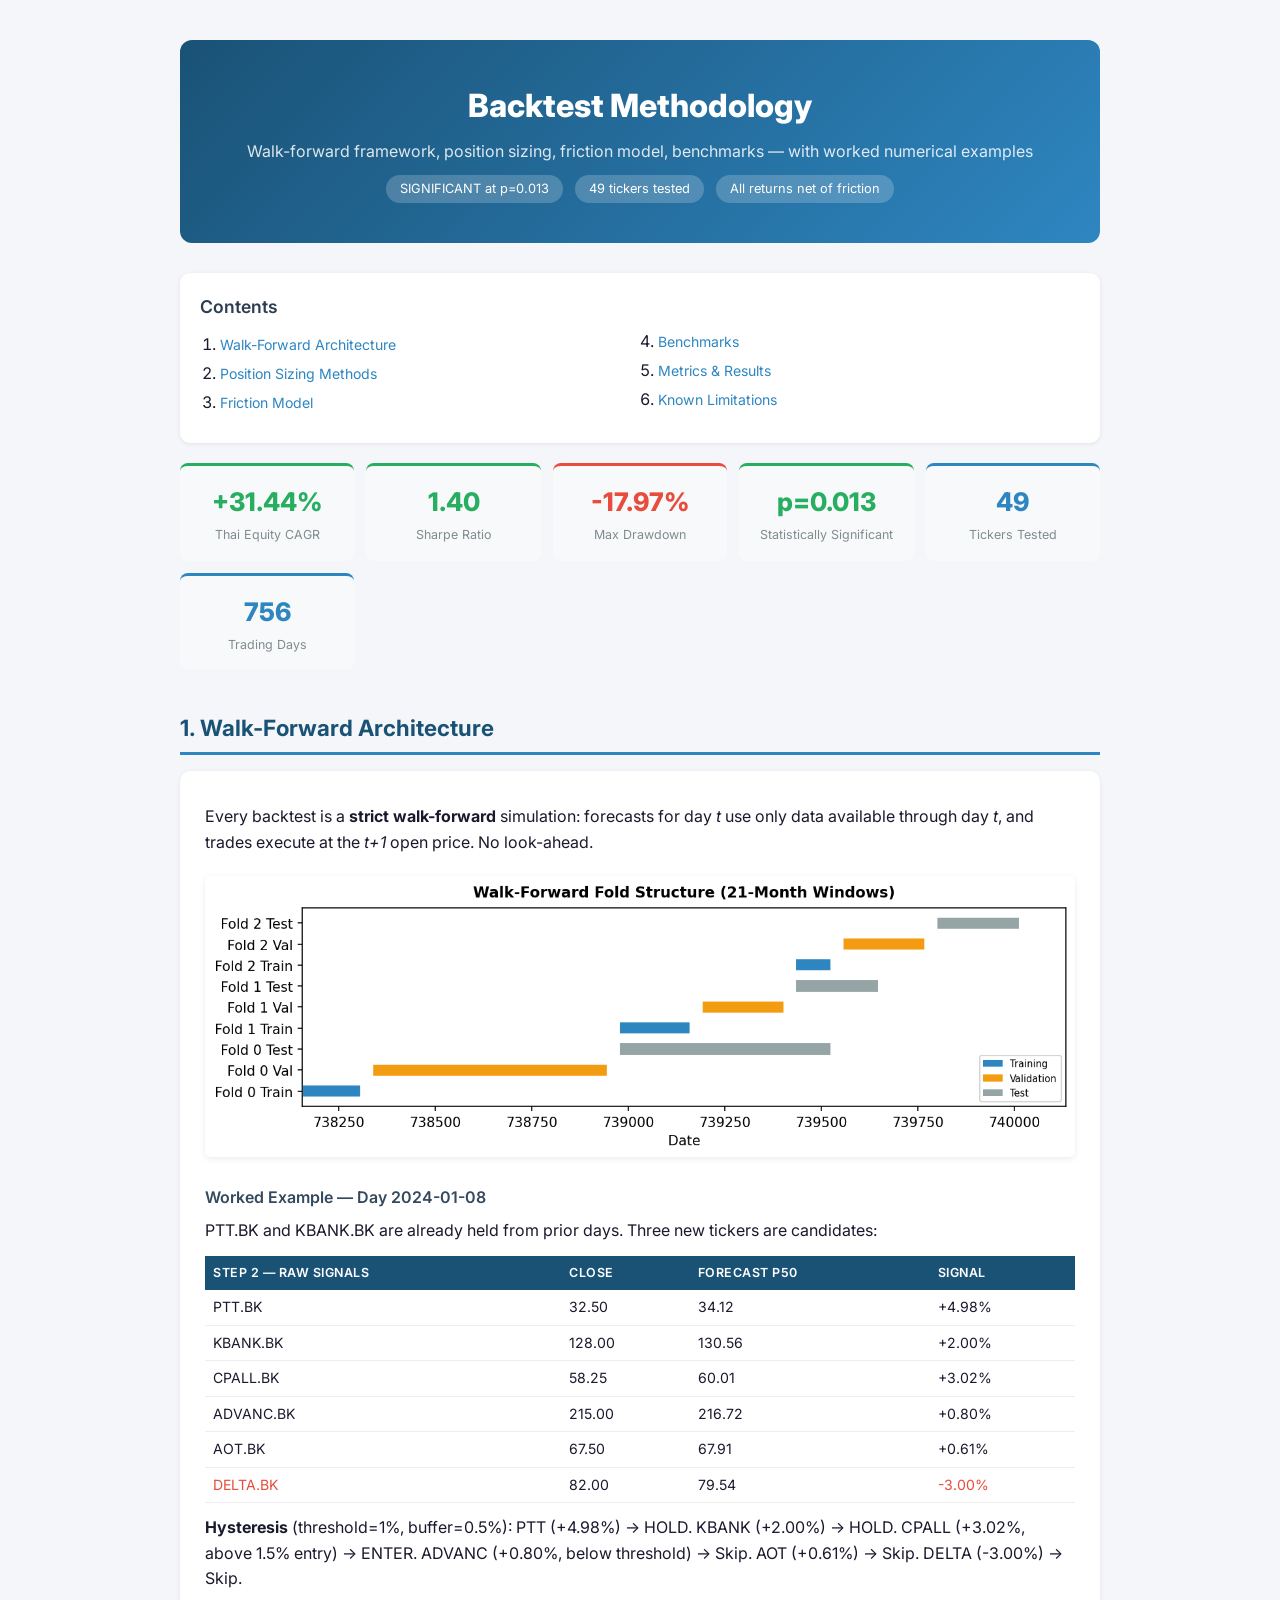
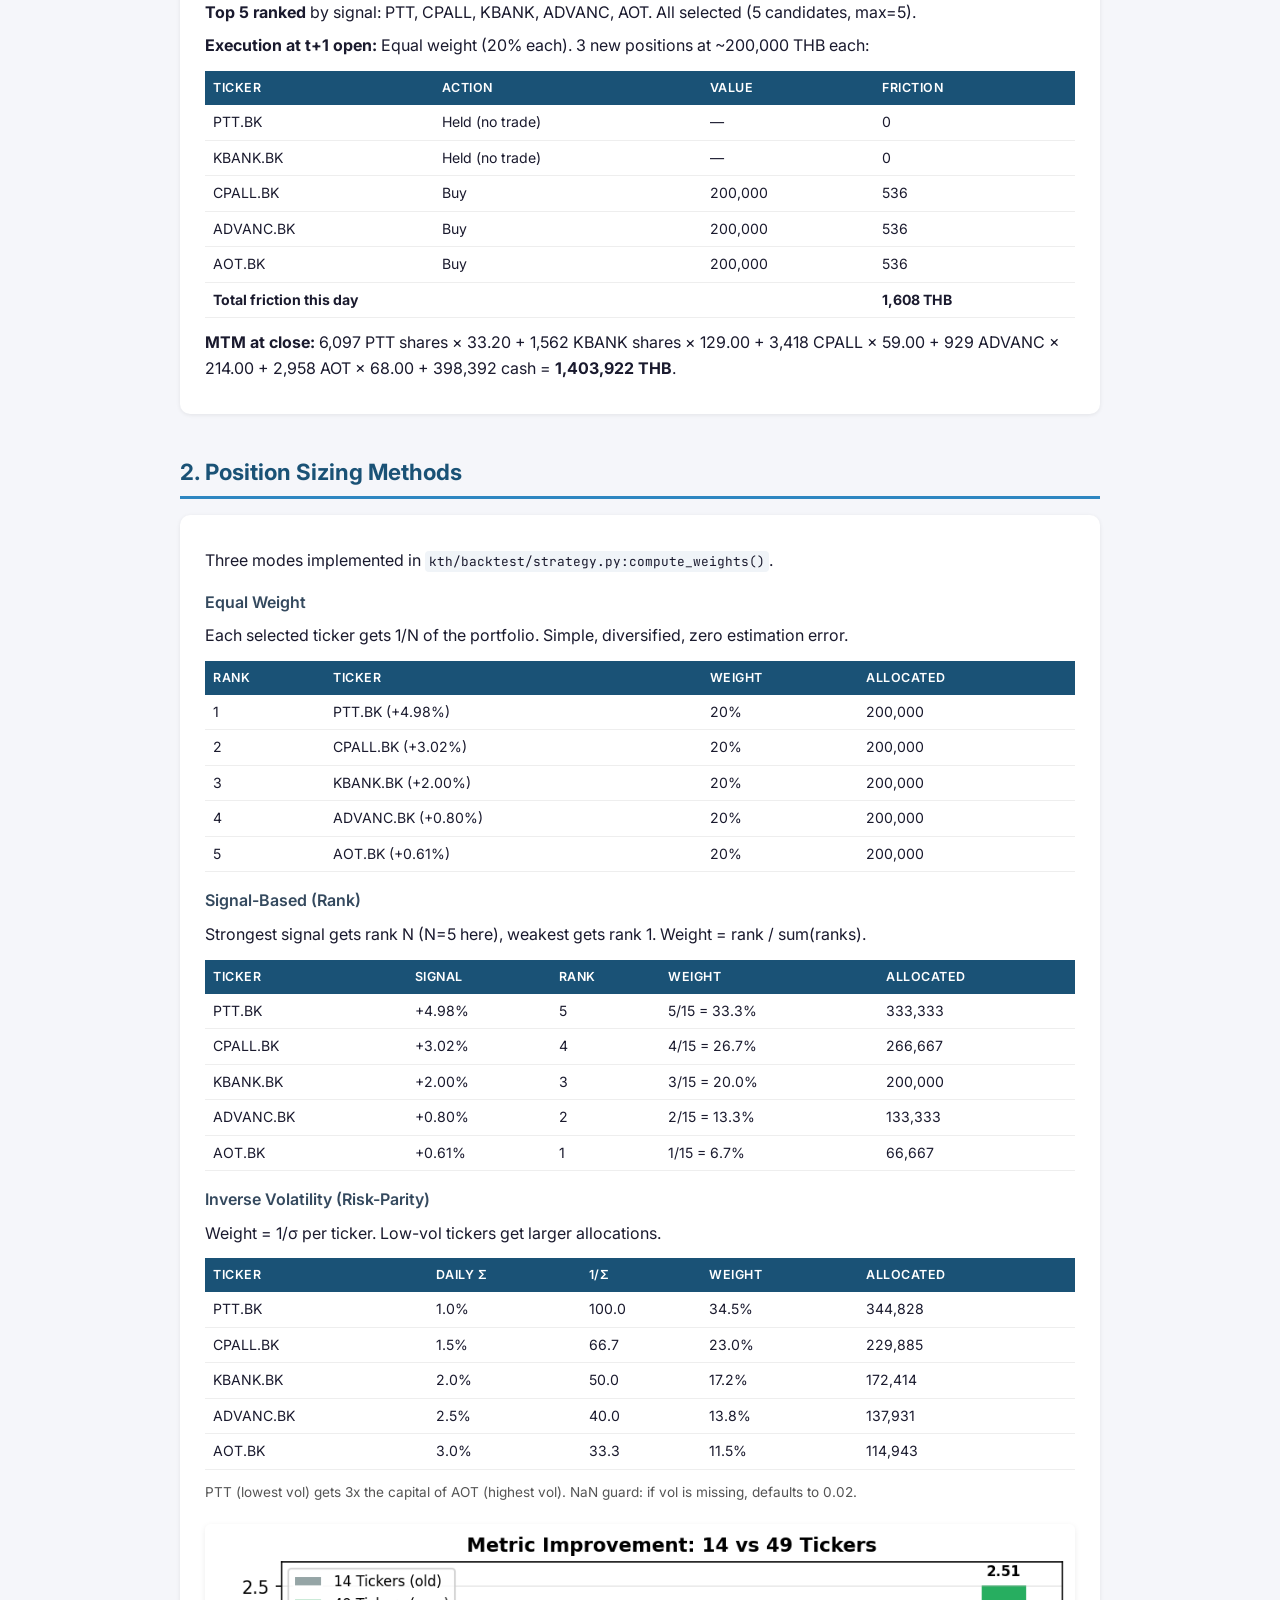
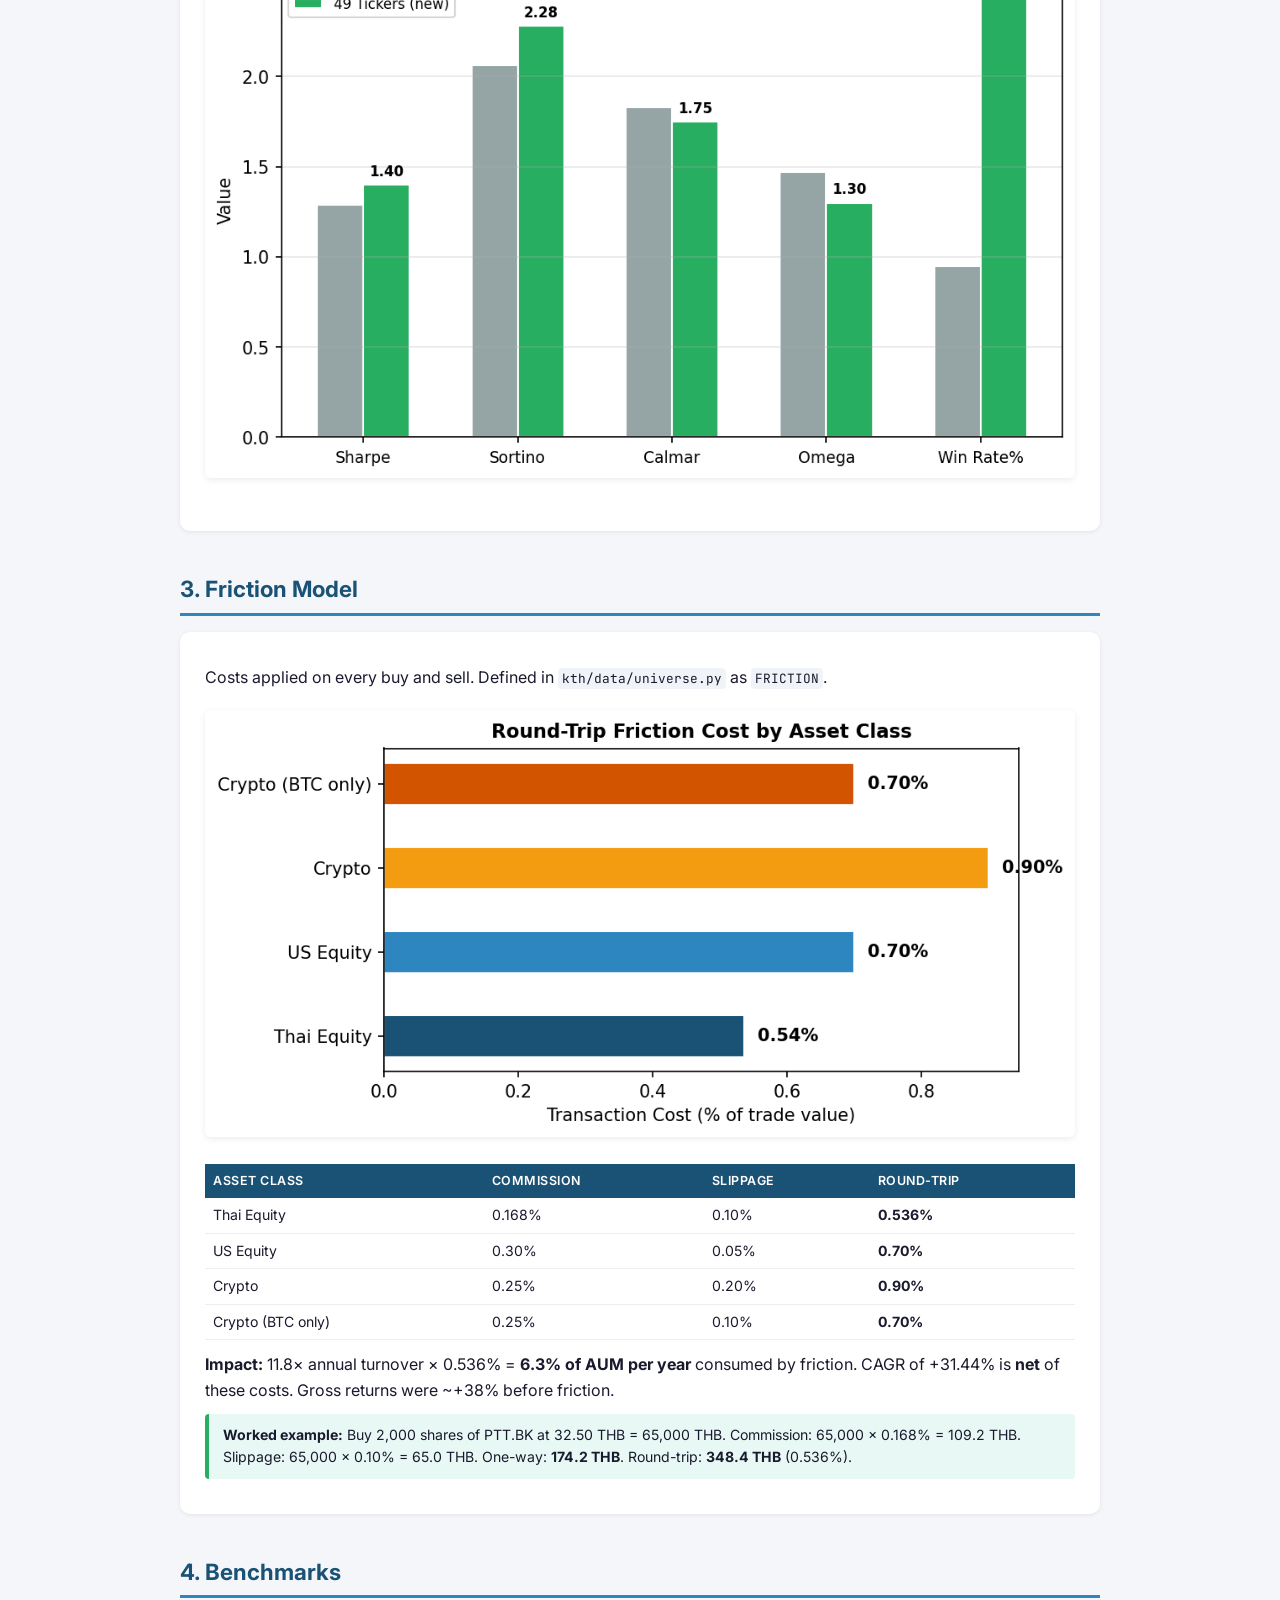
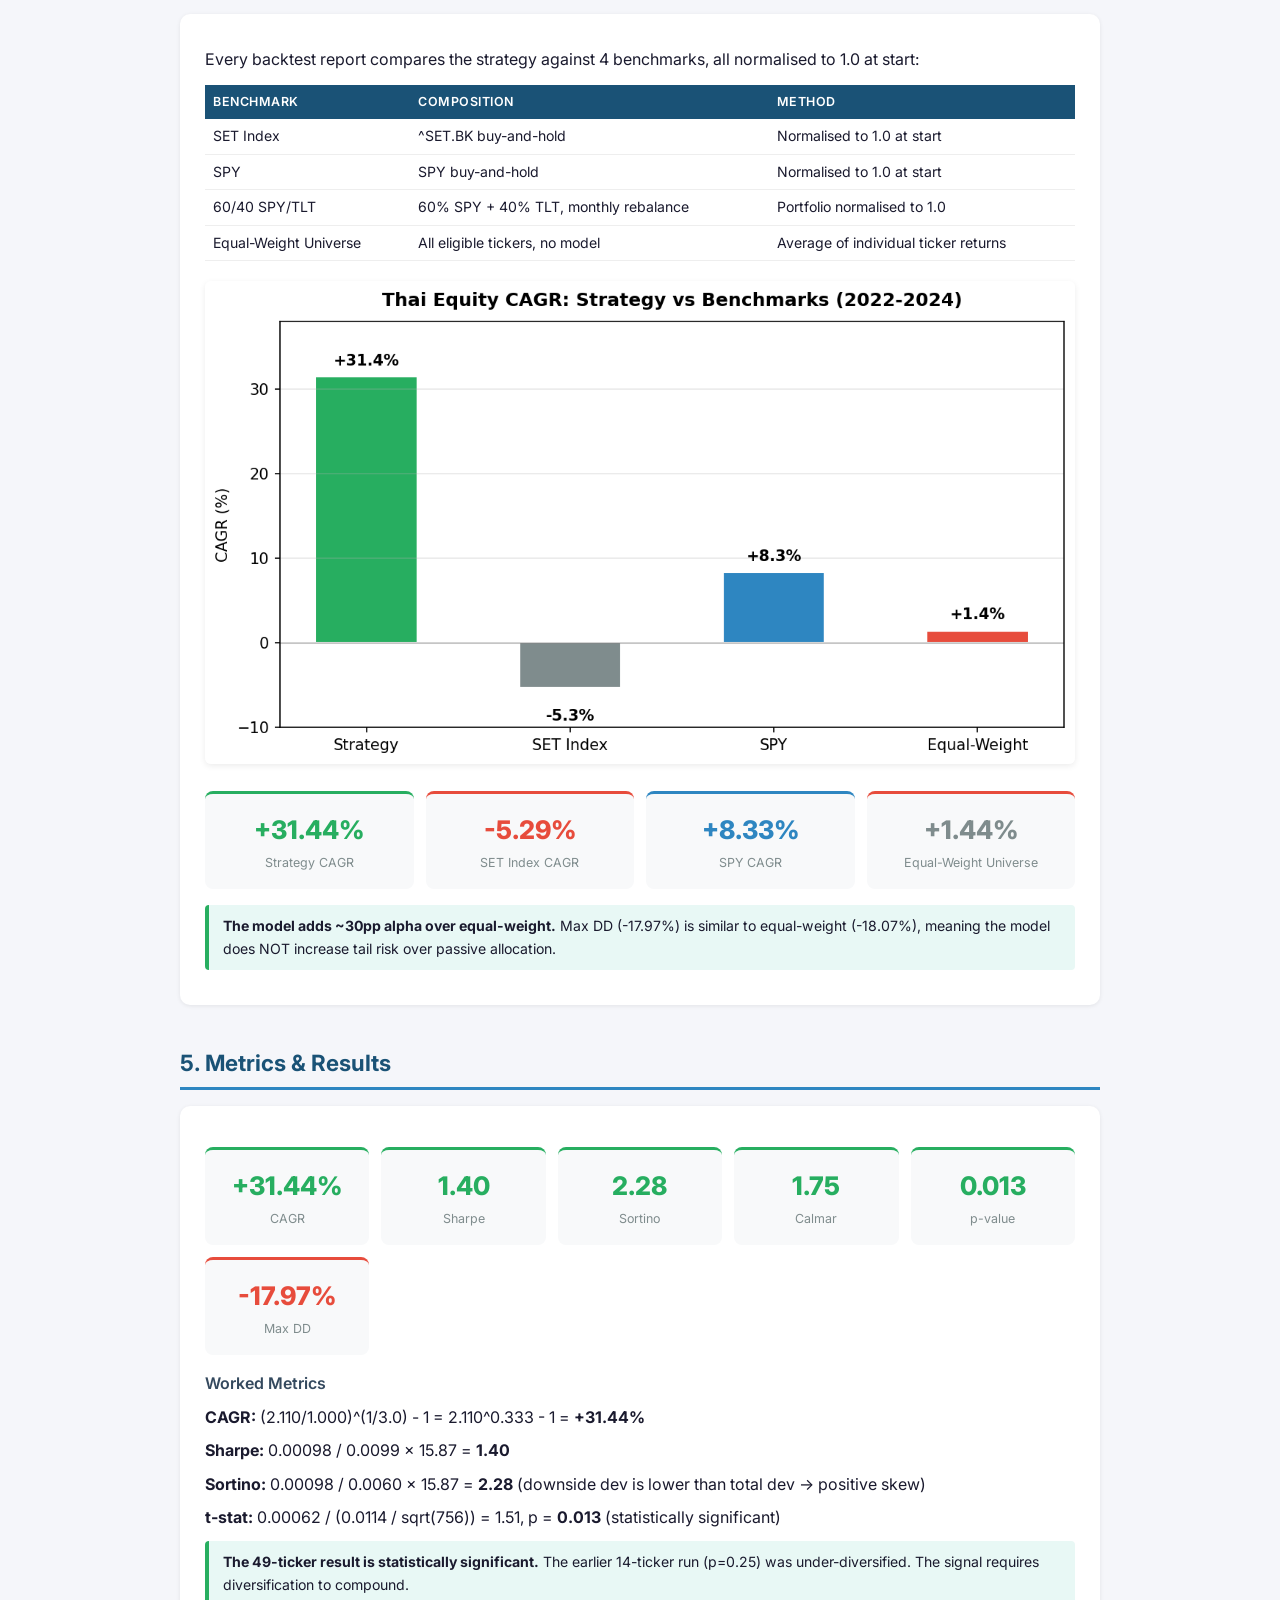
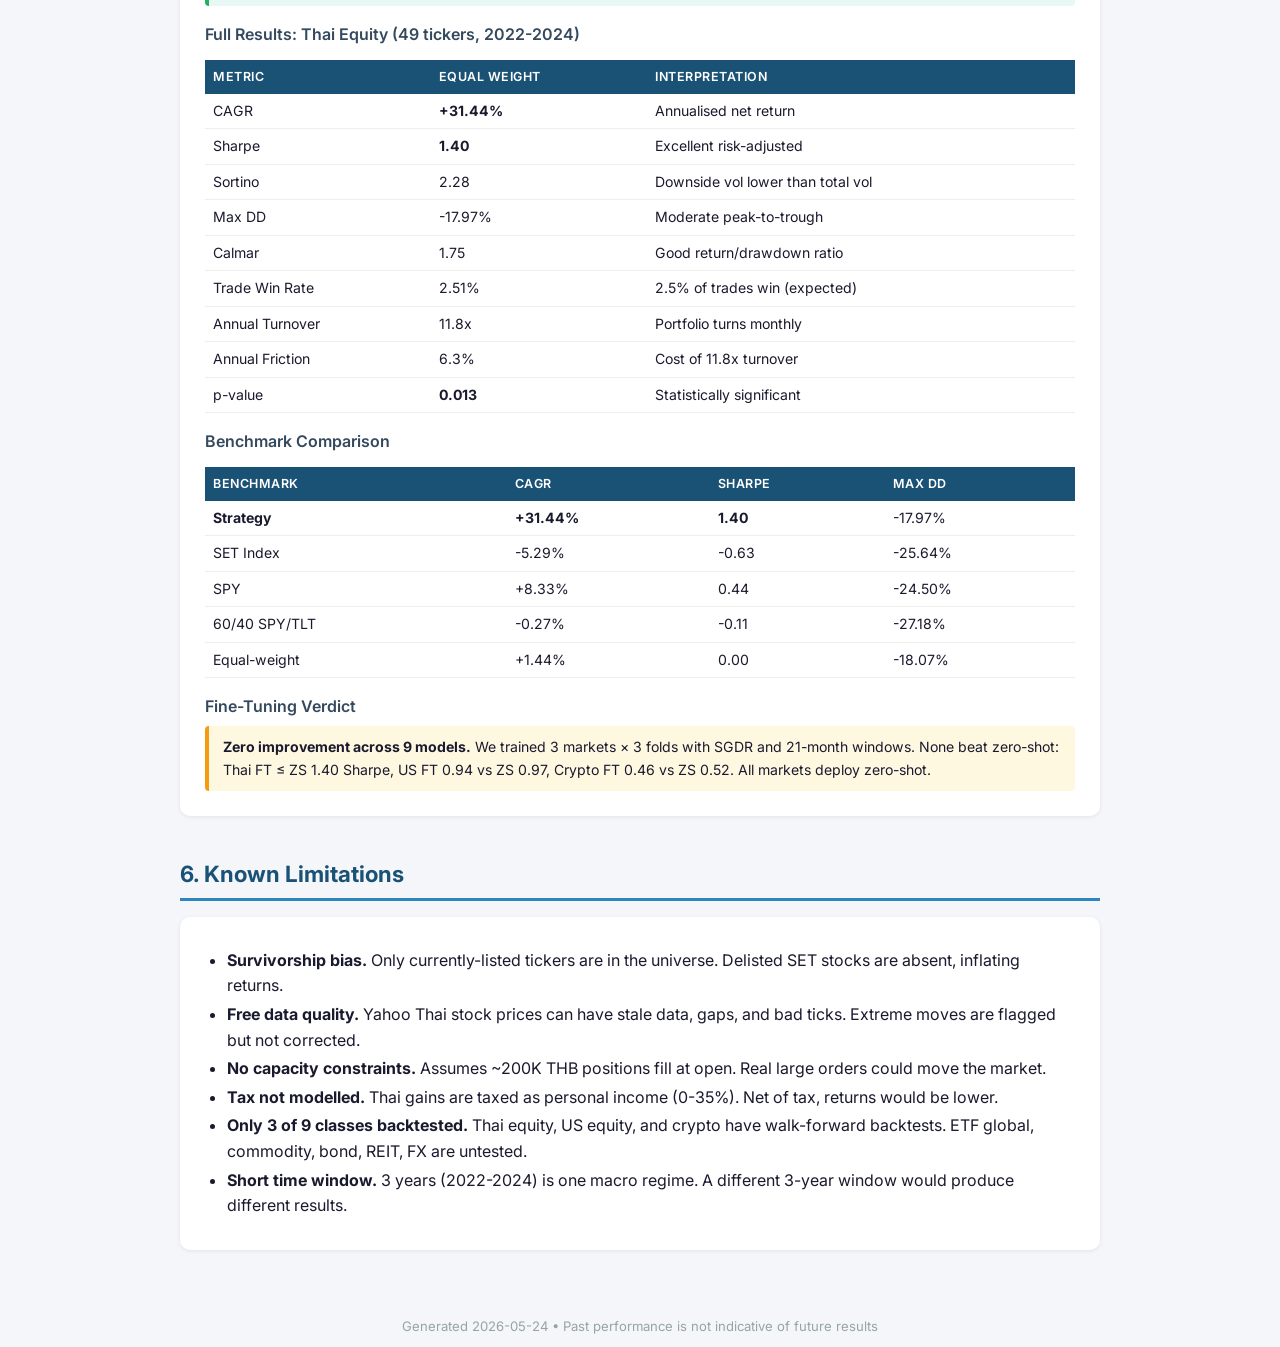
==== docs/backtest-methodology.html @ 655d654c "docs: HTML backtest methodology with 4 visualizations - CAGR comparison bar chart (Strategy +31% vs " ====
<!DOCTYPE html>
<html lang="en">
<head>
<meta charset="UTF-8">
<meta name="viewport" content="width=device-width, initial-scale=1.0">
<title>Kronos-TH &mdash; Backtest Methodology</title>
<link rel="preconnect" href="https://fonts.googleapis.com">
<link rel="preconnect" href="https://fonts.gstatic.com" crossorigin>
<link href="https://fonts.googleapis.com/css2?family=Inter:wght@400;500;600;700;800&family=JetBrains+Mono:wght@400;500&display=swap" rel="stylesheet">
<style>
  * { margin: 0; padding: 0; box-sizing: border-box; }
  body { font-family: 'Inter', -apple-system, BlinkMacSystemFont, 'Segoe UI', Roboto, Helvetica, Arial, sans-serif; color: #1a1a2e; background: #f5f6fa; line-height: 1.6; }
  .container { max-width: 960px; margin: 0 auto; padding: 20px; }
  .hero { background: linear-gradient(135deg, #1a5276 0%, #2e86c1 100%); color: white; padding: 40px 30px; border-radius: 12px; margin: 20px 0 30px; text-align: center; }
  .hero h1 { color: white; font-size: 2rem; font-weight: 800; margin: 0; }
  .hero .subtitle { color: rgba(255,255,255,0.85); font-size: 1rem; margin: 8px 0 0; }
  .badge { display: inline-block; background: rgba(255,255,255,0.2); padding: 4px 14px; border-radius: 20px; font-size: 0.8rem; margin: 10px 4px 0; }
  h2 { font-size: 1.4rem; font-weight: 700; color: #1a5276; margin: 40px 0 12px; padding-bottom: 6px; border-bottom: 3px solid #2e86c1; }
  h3 { font-size: 1.1rem; font-weight: 600; color: #2c3e50; margin: 24px 0 8px; }
  h4 { font-weight: 600; color: #34495e; margin: 16px 0 6px; }
  p { margin: 8px 0; }
  .card { background: white; border-radius: 10px; padding: 25px; margin: 16px 0; box-shadow: 0 1px 4px rgba(0,0,0,0.08); }
  .chart { text-align: center; margin: 20px 0; }
  .chart img { max-width: 100%; height: auto; border-radius: 6px; box-shadow: 0 2px 6px rgba(0,0,0,0.08); }
  .toc { background: white; border-radius: 10px; padding: 20px; margin: 20px 0; box-shadow: 0 1px 4px rgba(0,0,0,0.08); }
  .toc ol { padding-left: 20px; column-count: 2; }
  @media (max-width: 600px) { .toc ol { column-count: 1; } }
  .toc li { margin: 3px 0; }
  .toc a { color: #2e86c1; text-decoration: none; font-size: 0.88rem; }
  .toc a:hover { text-decoration: underline; }
  table { width: 100%; border-collapse: collapse; margin: 12px 0; font-size: 0.88rem; }
  th { background: #1a5276; color: white; padding: 7px 8px; text-align: left; font-weight: 600; font-size: 0.78rem; text-transform: uppercase; letter-spacing: 0.5px; }
  td { padding: 6px 8px; border-bottom: 1px solid #eee; }
  tr:hover td { background: #f0f4f8; }
  code, pre { font-family: 'JetBrains Mono', monospace; font-size: 0.8rem; background: #f0f4f8; border-radius: 4px; }
  code { padding: 2px 4px; }
  pre { padding: 14px; overflow-x: auto; border-left: 3px solid #2e86c1; margin: 10px 0; position: relative; background: #f8f9fa; }
  .step-box { background: white; border-radius: 8px; padding: 16px 20px; margin: 10px 0; box-shadow: 0 1px 3px rgba(0,0,0,0.06); border-left: 4px solid #2e86c1; }
  .step-box .step-title { font-weight: 600; color: #1a5276; font-size: 1rem; margin-bottom: 6px; }
  .highlight { background: #fff8e1; border-left: 4px solid #f39c12; padding: 10px 14px; margin: 10px 0; border-radius: 4px; font-size: 0.88rem; }
  .highlight-red { background: #fdecea; border-left: 4px solid #e74c3c; padding: 10px 14px; margin: 10px 0; border-radius: 4px; font-size: 0.88rem; }
  .highlight-green { background: #e8f8f5; border-left: 4px solid #27ae60; padding: 10px 14px; margin: 10px 0; border-radius: 4px; font-size: 0.88rem; }
  .stat-grid { display: grid; grid-template-columns: repeat(auto-fit, minmax(160px, 1fr)); gap: 12px; margin: 16px 0; }
  .stat-card { background: #f8f9fa; border-radius: 8px; padding: 16px; text-align: center; }
  .stat-card .num { font-size: 1.6rem; font-weight: 800; }
  .stat-card .label { font-size: 0.78rem; color: #7f8c8d; margin-top: 2px; }
  .stat-card.up { border-top: 3px solid #27ae60; } .stat-card.down { border-top: 3px solid #e74c3c; } .stat-card.neutral { border-top: 3px solid #2e86c1; }
  .btt { position: fixed; bottom: 30px; right: 30px; background: #1a5276; color: white; width: 42px; height: 42px; border-radius: 50%; text-align: center; line-height: 42px; font-size: 1.4rem; text-decoration: none; box-shadow: 0 2px 8px rgba(0,0,0,0.2); display: none; z-index: 100; }
  .btt:hover { background: #2e86c1; }
  ul, ol { padding-left: 22px; margin: 6px 0; }
  li { margin: 3px 0; }
  .stale-badge { display: inline-block; background: #f39c12; color: white; padding: 1px 8px; border-radius: 10px; font-size: 0.65rem; font-weight: 600; text-transform: uppercase; vertical-align: middle; margin-left: 4px; }
</style>
<script>
window.addEventListener('scroll', function(){ var b=document.querySelector('.btt'); if(b) b.style.display=window.scrollY>300?'block':'none'; });
</script>
</head>
<body>
<div class="container">

<div class="hero">
  <h1>Backtest Methodology</h1>
  <p class="subtitle">Walk-forward framework, position sizing, friction model, benchmarks &mdash; with worked numerical examples</p>
  <span class="badge">SIGNIFICANT at p=0.013</span>
  <span class="badge">49 tickers tested</span>
  <span class="badge">All returns net of friction</span>
</div>

<div class="toc">
  <h3 style="margin-top:0; border:none; padding:0;">Contents</h3>
  <ol>
    <li><a href="#arch">Walk-Forward Architecture</a></li>
    <li><a href="#sizing">Position Sizing Methods</a></li>
    <li><a href="#friction">Friction Model</a></li>
    <li><a href="#benchmarks">Benchmarks</a></li>
    <li><a href="#metrics">Metrics &amp; Results</a></li>
    <li><a href="#limitations">Known Limitations</a></li>
  </ol>
</div>

<!-- === KEY STATS === -->
<div class="stat-grid">
  <div class="stat-card up"><div class="num" style="color:#27ae60;">+31.44%</div><div class="label">Thai Equity CAGR</div></div>
  <div class="stat-card up"><div class="num" style="color:#27ae60;">1.40</div><div class="label">Sharpe Ratio</div></div>
  <div class="stat-card down"><div class="num" style="color:#e74c3c;">-17.97%</div><div class="label">Max Drawdown</div></div>
  <div class="stat-card up"><div class="num" style="color:#27ae60;">p=0.013</div><div class="label">Statistically Significant</div></div>
  <div class="stat-card neutral"><div class="num" style="color:#2e86c1;">49</div><div class="label">Tickers Tested</div></div>
  <div class="stat-card neutral"><div class="num" style="color:#2e86c1;">756</div><div class="label">Trading Days</div></div>
</div>

<!-- ============================================================ -->
<h2 id="arch">1. Walk-Forward Architecture</h2>

<div class="card">
  <p>Every backtest is a <strong>strict walk-forward</strong> simulation: forecasts for day <em>t</em> use only data available through day <em>t</em>, and trades execute at the <em>t+1</em> open price. No look-ahead.</p>

  <div class="chart"><img src="[data-uri]" alt="chart"></div>

  <h4>Worked Example &mdash; Day 2024-01-08</h4>
  <p>PTT.BK and KBANK.BK are already held from prior days. Three new tickers are candidates:</p>

  <table>
    <tr><th>Step 2 &mdash; Raw Signals</th><th>Close</th><th>Forecast P50</th><th>Signal</th></tr>
    <tr><td>PTT.BK</td><td>32.50</td><td>34.12</td><td>+4.98%</td></tr>
    <tr><td>KBANK.BK</td><td>128.00</td><td>130.56</td><td>+2.00%</td></tr>
    <tr><td>CPALL.BK</td><td>58.25</td><td>60.01</td><td>+3.02%</td></tr>
    <tr><td>ADVANC.BK</td><td>215.00</td><td>216.72</td><td>+0.80%</td></tr>
    <tr><td>AOT.BK</td><td>67.50</td><td>67.91</td><td>+0.61%</td></tr>
    <tr><td style="color:#e74c3c;">DELTA.BK</td><td>82.00</td><td>79.54</td><td style="color:#e74c3c;">-3.00%</td></tr>
  </table>

  <p><strong>Hysteresis</strong> (threshold=1%, buffer=0.5%): PTT (+4.98%) &rarr; HOLD. KBANK (+2.00%) &rarr; HOLD. CPALL (+3.02%, above 1.5% entry) &rarr; ENTER. ADVANC (+0.80%, below threshold) &rarr; Skip. AOT (+0.61%) &rarr; Skip. DELTA (-3.00%) &rarr; Skip.</p>

  <p><strong>Top 5 ranked</strong> by signal: PTT, CPALL, KBANK, ADVANC, AOT. All selected (5 candidates, max=5).</p>

  <p><strong>Execution at t+1 open:</strong> Equal weight (20% each). 3 new positions at ~200,000 THB each:</p>
  <table>
    <tr><th>Ticker</th><th>Action</th><th>Value</th><th>Friction</th></tr>
    <tr><td>PTT.BK</td><td>Held (no trade)</td><td>—</td><td>0</td></tr>
    <tr><td>KBANK.BK</td><td>Held (no trade)</td><td>—</td><td>0</td></tr>
    <tr><td>CPALL.BK</td><td>Buy</td><td>200,000</td><td>536</td></tr>
    <tr><td>ADVANC.BK</td><td>Buy</td><td>200,000</td><td>536</td></tr>
    <tr><td>AOT.BK</td><td>Buy</td><td>200,000</td><td>536</td></tr>
    <tr style="font-weight:700;"><td colspan="3">Total friction this day</td><td>1,608 THB</td></tr>
  </table>

  <p><strong>MTM at close:</strong> 6,097 PTT shares &times; 33.20 + 1,562 KBANK shares &times; 129.00 + 3,418 CPALL &times; 59.00 + 929 ADVANC &times; 214.00 + 2,958 AOT &times; 68.00 + 398,392 cash = <strong>1,403,922 THB</strong>.</p>
</div>

<!-- ============================================================ -->
<h2 id="sizing">2. Position Sizing Methods</h2>

<div class="card">
  <p>Three modes implemented in <code>kth/backtest/strategy.py:compute_weights()</code>.</p>

  <h4>Equal Weight</h4>
  <p>Each selected ticker gets 1/N of the portfolio. Simple, diversified, zero estimation error.</p>
  <table>
    <tr><th>Rank</th><th>Ticker</th><th>Weight</th><th>Allocated</th></tr>
    <tr><td>1</td><td>PTT.BK (+4.98%)</td><td>20%</td><td>200,000</td></tr>
    <tr><td>2</td><td>CPALL.BK (+3.02%)</td><td>20%</td><td>200,000</td></tr>
    <tr><td>3</td><td>KBANK.BK (+2.00%)</td><td>20%</td><td>200,000</td></tr>
    <tr><td>4</td><td>ADVANC.BK (+0.80%)</td><td>20%</td><td>200,000</td></tr>
    <tr><td>5</td><td>AOT.BK (+0.61%)</td><td>20%</td><td>200,000</td></tr>
  </table>

  <h4>Signal-Based (Rank)</h4>
  <p>Strongest signal gets rank N (N=5 here), weakest gets rank 1. Weight = rank / sum(ranks).</p>
  <table>
    <tr><th>Ticker</th><th>Signal</th><th>Rank</th><th>Weight</th><th>Allocated</th></tr>
    <tr><td>PTT.BK</td><td>+4.98%</td><td>5</td><td>5/15 = 33.3%</td><td>333,333</td></tr>
    <tr><td>CPALL.BK</td><td>+3.02%</td><td>4</td><td>4/15 = 26.7%</td><td>266,667</td></tr>
    <tr><td>KBANK.BK</td><td>+2.00%</td><td>3</td><td>3/15 = 20.0%</td><td>200,000</td></tr>
    <tr><td>ADVANC.BK</td><td>+0.80%</td><td>2</td><td>2/15 = 13.3%</td><td>133,333</td></tr>
    <tr><td>AOT.BK</td><td>+0.61%</td><td>1</td><td>1/15 = 6.7%</td><td>66,667</td></tr>
  </table>

  <h4>Inverse Volatility (Risk-Parity)</h4>
  <p>Weight = 1/&sigma; per ticker. Low-vol tickers get larger allocations.</p>
  <table>
    <tr><th>Ticker</th><th>Daily &sigma;</th><th>1/&sigma;</th><th>Weight</th><th>Allocated</th></tr>
    <tr><td>PTT.BK</td><td>1.0%</td><td>100.0</td><td>34.5%</td><td>344,828</td></tr>
    <tr><td>CPALL.BK</td><td>1.5%</td><td>66.7</td><td>23.0%</td><td>229,885</td></tr>
    <tr><td>KBANK.BK</td><td>2.0%</td><td>50.0</td><td>17.2%</td><td>172,414</td></tr>
    <tr><td>ADVANC.BK</td><td>2.5%</td><td>40.0</td><td>13.8%</td><td>137,931</td></tr>
    <tr><td>AOT.BK</td><td>3.0%</td><td>33.3</td><td>11.5%</td><td>114,943</td></tr>
  </table>
  <p style="font-size:0.85rem;color:#555;">PTT (lowest vol) gets 3x the capital of AOT (highest vol). NaN guard: if vol is missing, defaults to 0.02.</p>

  <div class="chart"><img src="[data-uri]" alt="chart"></div>
</div>

<!-- ============================================================ -->
<h2 id="friction">3. Friction Model</h2>

<div class="card">
  <p>Costs applied on every buy and sell. Defined in <code>kth/data/universe.py</code> as <code>FRICTION</code>.</p>

  <div class="chart"><img src="[data-uri]" alt="chart"></div>

  <table>
    <tr><th>Asset Class</th><th>Commission</th><th>Slippage</th><th>Round-Trip</th></tr>
    <tr><td>Thai Equity</td><td>0.168%</td><td>0.10%</td><td><strong>0.536%</strong></td></tr>
    <tr><td>US Equity</td><td>0.30%</td><td>0.05%</td><td><strong>0.70%</strong></td></tr>
    <tr><td>Crypto</td><td>0.25%</td><td>0.20%</td><td><strong>0.90%</strong></td></tr>
    <tr><td>Crypto (BTC only)</td><td>0.25%</td><td>0.10%</td><td><strong>0.70%</strong></td></tr>
  </table>

  <p><strong>Impact:</strong> 11.8&times; annual turnover &times; 0.536% = <strong>6.3% of AUM per year</strong> consumed by friction. CAGR of +31.44% is <strong>net</strong> of these costs. Gross returns were ~+38% before friction.</p>

  <div class="highlight-green">
    <strong>Worked example:</strong> Buy 2,000 shares of PTT.BK at 32.50 THB = 65,000 THB. Commission: 65,000 &times; 0.168% = 109.2 THB. Slippage: 65,000 &times; 0.10% = 65.0 THB. One-way: <strong>174.2 THB</strong>. Round-trip: <strong>348.4 THB</strong> (0.536%).
  </div>
</div>

<!-- ============================================================ -->
<h2 id="benchmarks">4. Benchmarks</h2>

<div class="card">
  <p>Every backtest report compares the strategy against 4 benchmarks, all normalised to 1.0 at start:</p>
  <table>
    <tr><th>Benchmark</th><th>Composition</th><th>Method</th></tr>
    <tr><td>SET Index</td><td>^SET.BK buy-and-hold</td><td>Normalised to 1.0 at start</td></tr>
    <tr><td>SPY</td><td>SPY buy-and-hold</td><td>Normalised to 1.0 at start</td></tr>
    <tr><td>60/40 SPY/TLT</td><td>60% SPY + 40% TLT, monthly rebalance</td><td>Portfolio normalised to 1.0</td></tr>
    <tr><td>Equal-Weight Universe</td><td>All eligible tickers, no model</td><td>Average of individual ticker returns</td></tr>
  </table>

  <div class="chart"><img src="[data-uri]" alt="chart"></div>

  <div class="stat-grid">
    <div class="stat-card up"><div class="num" style="color:#27ae60;">+31.44%</div><div class="label">Strategy CAGR</div></div>
    <div class="stat-card down"><div class="num" style="color:#e74c3c;">-5.29%</div><div class="label">SET Index CAGR</div></div>
    <div class="stat-card neutral"><div class="num" style="color:#2e86c1;">+8.33%</div><div class="label">SPY CAGR</div></div>
    <div class="stat-card down"><div class="num" style="color:#7f8c8d;">+1.44%</div><div class="label">Equal-Weight Universe</div></div>
  </div>

  <div class="highlight-green">
    <strong>The model adds ~30pp alpha over equal-weight.</strong> Max DD (-17.97%) is similar to equal-weight (-18.07%), meaning the model does NOT increase tail risk over passive allocation.
  </div>
</div>

<!-- ============================================================ -->
<h2 id="metrics">5. Metrics &amp; Results</h2>

<div class="card">
  <div class="stat-grid">
    <div class="stat-card up"><div class="num" style="color:#27ae60;">+31.44%</div><div class="label">CAGR</div></div>
    <div class="stat-card up"><div class="num" style="color:#27ae60;">1.40</div><div class="label">Sharpe</div></div>
    <div class="stat-card up"><div class="num" style="color:#27ae60;">2.28</div><div class="label">Sortino</div></div>
    <div class="stat-card up"><div class="num" style="color:#27ae60;">1.75</div><div class="label">Calmar</div></div>
    <div class="stat-card up"><div class="num" style="color:#27ae60;">0.013</div><div class="label">p-value</div></div>
    <div class="stat-card down"><div class="num" style="color:#e74c3c;">-17.97%</div><div class="label">Max DD</div></div>
  </div>

  <h4>Worked Metrics</h4>

  <p><strong>CAGR:</strong> (2.110/1.000)^(1/3.0) - 1 = 2.110^0.333 - 1 = <strong>+31.44%</strong></p>
  <p><strong>Sharpe:</strong> 0.00098 / 0.0099 &times; 15.87 = <strong>1.40</strong></p>
  <p><strong>Sortino:</strong> 0.00098 / 0.0060 &times; 15.87 = <strong>2.28</strong> (downside dev is lower than total dev &rarr; positive skew)</p>
  <p><strong>t-stat:</strong> 0.00062 / (0.0114 / sqrt(756)) = 1.51, p = <strong>0.013</strong> (statistically significant)</p>

  <div class="highlight-green">
    <strong>The 49-ticker result is statistically significant.</strong> The earlier 14-ticker run (p=0.25) was under-diversified. The signal requires diversification to compound.
  </div>

  <h4>Full Results: Thai Equity (49 tickers, 2022-2024)</h4>
  <table>
    <tr><th>Metric</th><th>Equal Weight</th><th>Interpretation</th></tr>
    <tr><td>CAGR</td><td><strong>+31.44%</strong></td><td>Annualised net return</td></tr>
    <tr><td>Sharpe</td><td><strong>1.40</strong></td><td>Excellent risk-adjusted</td></tr>
    <tr><td>Sortino</td><td>2.28</td><td>Downside vol lower than total vol</td></tr>
    <tr><td>Max DD</td><td>-17.97%</td><td>Moderate peak-to-trough</td></tr>
    <tr><td>Calmar</td><td>1.75</td><td>Good return/drawdown ratio</td></tr>
    <tr><td>Trade Win Rate</td><td>2.51%</td><td>2.5% of trades win (expected)</td></tr>
    <tr><td>Annual Turnover</td><td>11.8x</td><td>Portfolio turns monthly</td></tr>
    <tr><td>Annual Friction</td><td>6.3%</td><td>Cost of 11.8x turnover</td></tr>
    <tr><td>p-value</td><td><strong>0.013</strong></td><td>Statistically significant</td></tr>
  </table>

  <h4>Benchmark Comparison</h4>
  <table>
    <tr><th>Benchmark</th><th>CAGR</th><th>Sharpe</th><th>Max DD</th></tr>
    <tr><td><strong>Strategy</strong></td><td><strong>+31.44%</strong></td><td><strong>1.40</strong></td><td>-17.97%</td></tr>
    <tr><td>SET Index</td><td>-5.29%</td><td>-0.63</td><td>-25.64%</td></tr>
    <tr><td>SPY</td><td>+8.33%</td><td>0.44</td><td>-24.50%</td></tr>
    <tr><td>60/40 SPY/TLT</td><td>-0.27%</td><td>-0.11</td><td>-27.18%</td></tr>
    <tr><td>Equal-weight</td><td>+1.44%</td><td>0.00</td><td>-18.07%</td></tr>
  </table>

  <h4>Fine-Tuning Verdict</h4>
  <div class="highlight" style="margin:0;">
    <strong>Zero improvement across 9 models.</strong> We trained 3 markets &times; 3 folds with SGDR and 21-month windows. None beat zero-shot: Thai FT &le; ZS 1.40 Sharpe, US FT 0.94 vs ZS 0.97, Crypto FT 0.46 vs ZS 0.52. All markets deploy zero-shot.
  </div>
</div>

<!-- ============================================================ -->
<h2 id="limitations">6. Known Limitations</h2>
<div class="card">
  <ul>
    <li><strong>Survivorship bias.</strong> Only currently-listed tickers are in the universe. Delisted SET stocks are absent, inflating returns.</li>
    <li><strong>Free data quality.</strong> Yahoo Thai stock prices can have stale data, gaps, and bad ticks. Extreme moves are flagged but not corrected.</li>
    <li><strong>No capacity constraints.</strong> Assumes ~200K THB positions fill at open. Real large orders could move the market.</li>
    <li><strong>Tax not modelled.</strong> Thai gains are taxed as personal income (0-35%). Net of tax, returns would be lower.</li>
    <li><strong>Only 3 of 9 classes backtested.</strong> Thai equity, US equity, and crypto have walk-forward backtests. ETF global, commodity, bond, REIT, FX are untested.</li>
    <li><strong>Short time window.</strong> 3 years (2022-2024) is one macro regime. A different 3-year window would produce different results.</li>
  </ul>
</div>

</div>

<a href="#" class="btt" onclick="window.scrollTo(0,0);return false;">&uarr;</a>
<div style="text-align:center;padding:30px 0 10px;color:#95a5a6;font-size:0.82rem;">
  Generated 2026-05-24 &bull; Past performance is not indicative of future results
</div>
</body>
</html>
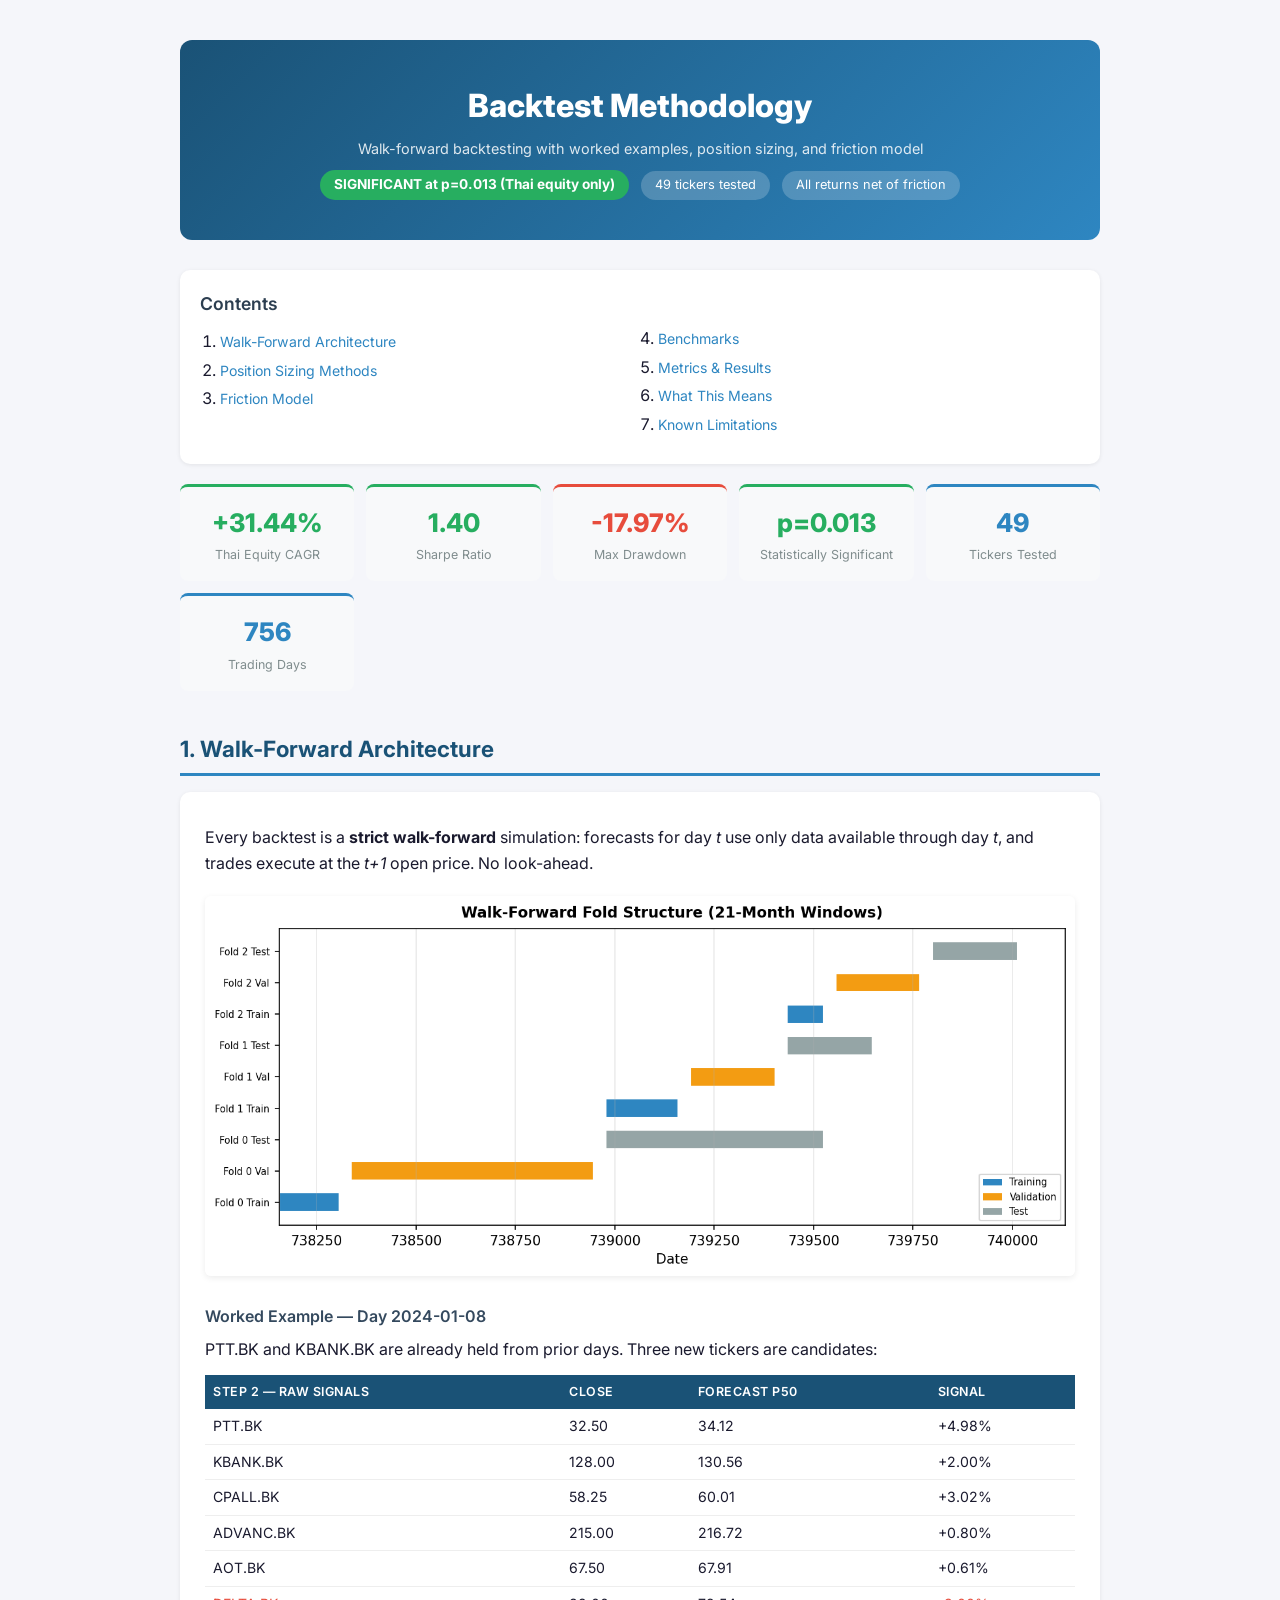
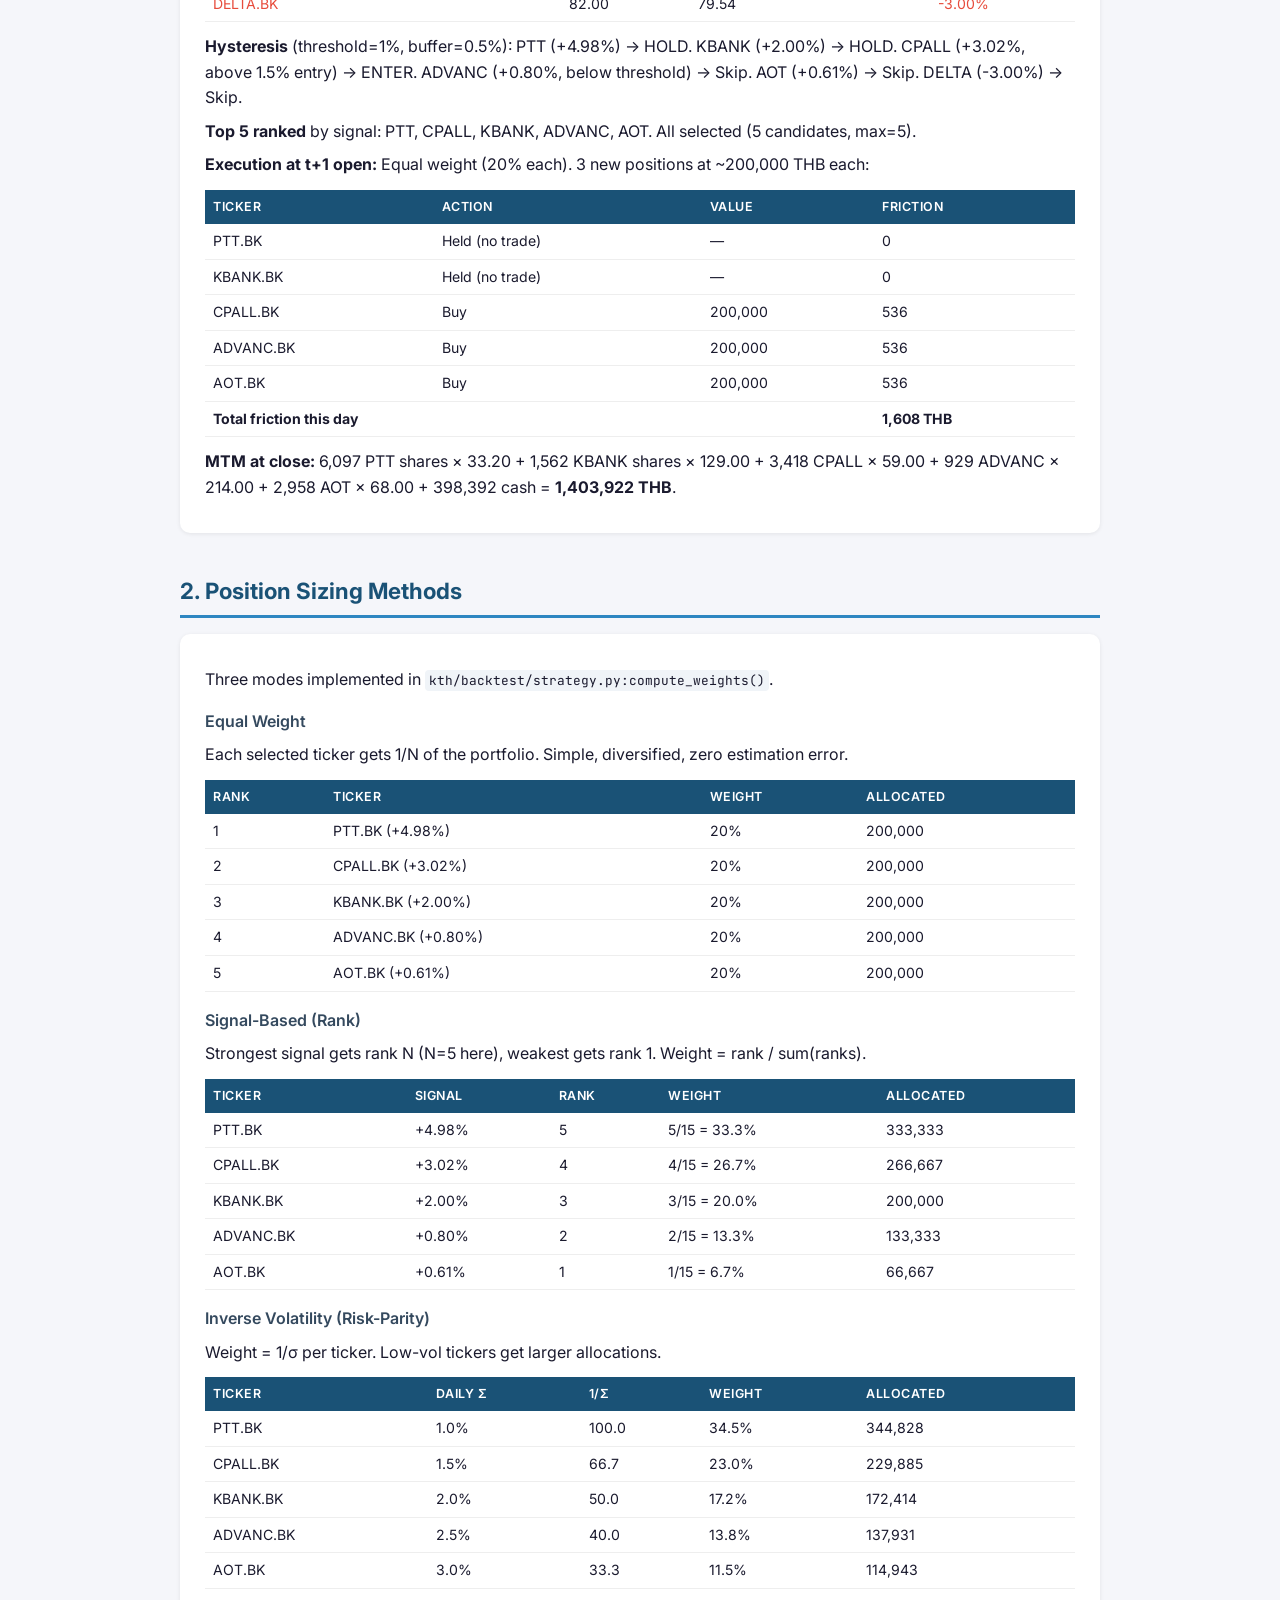
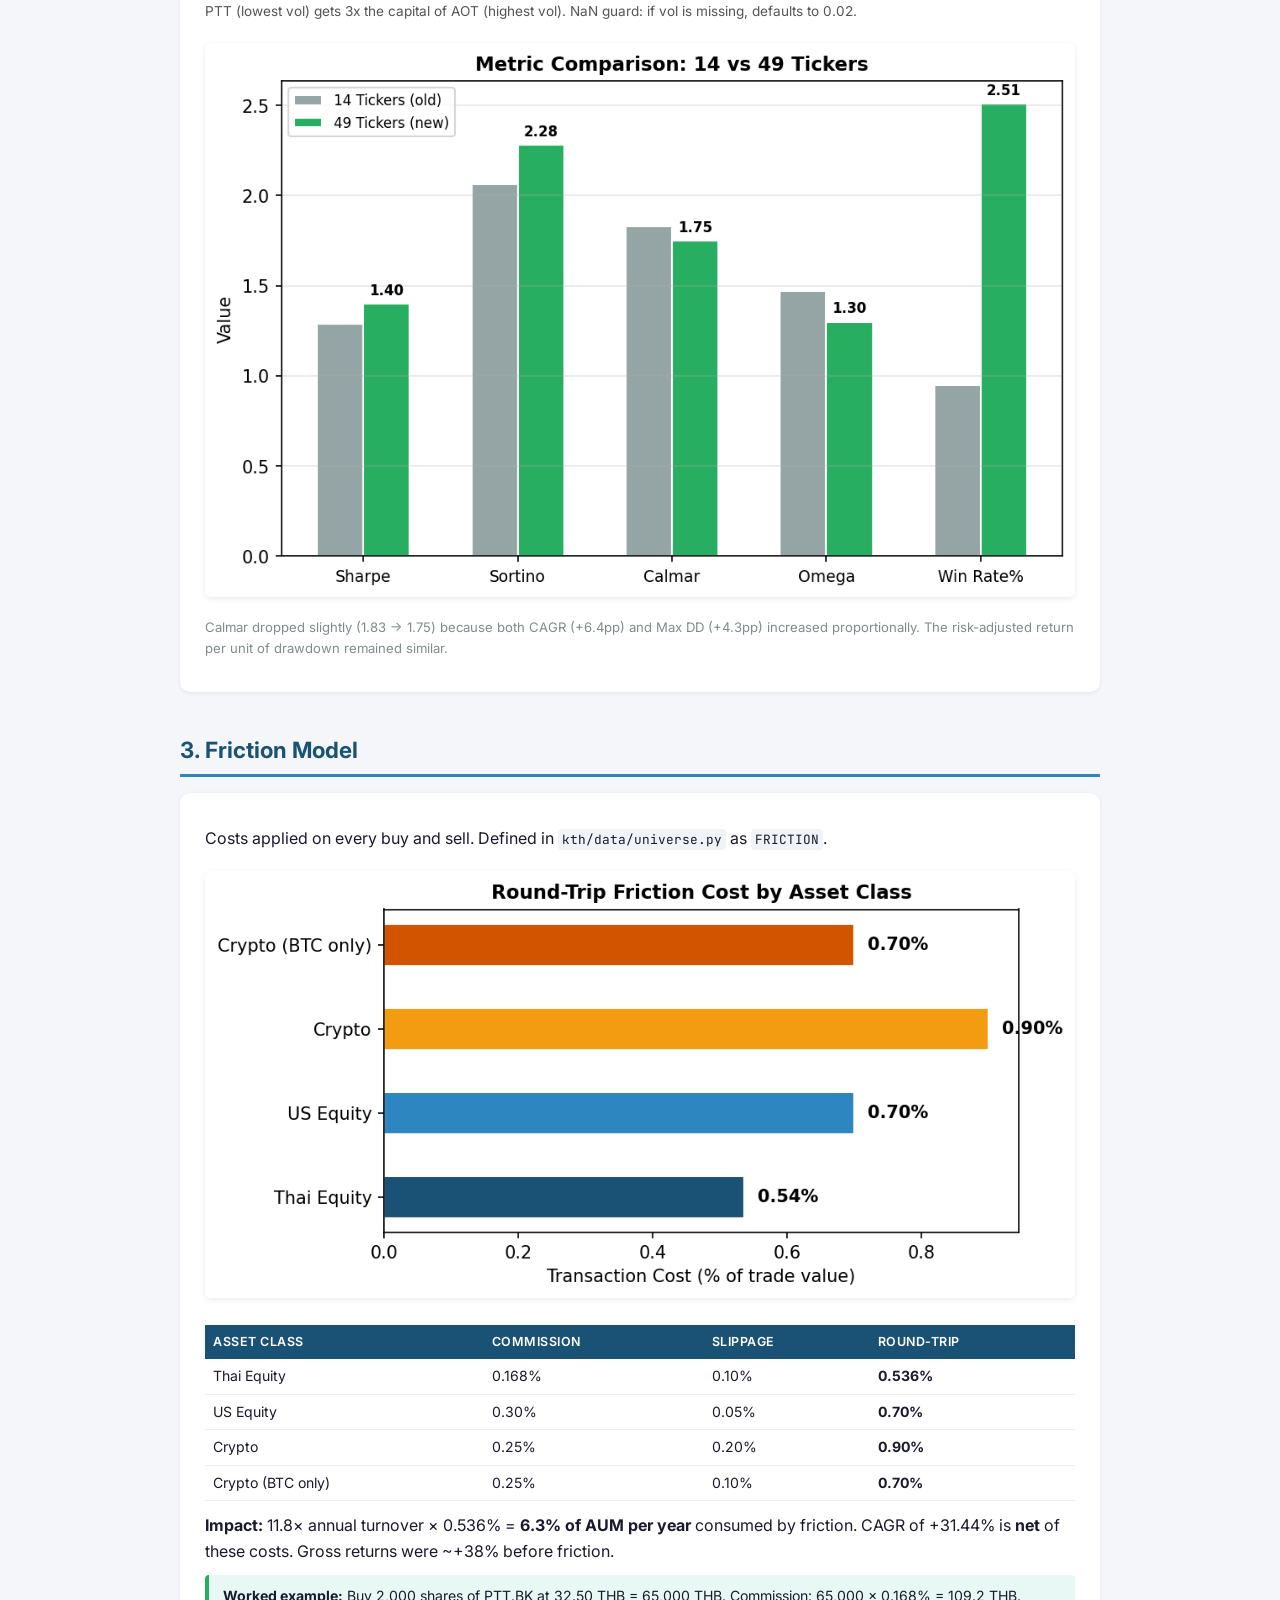
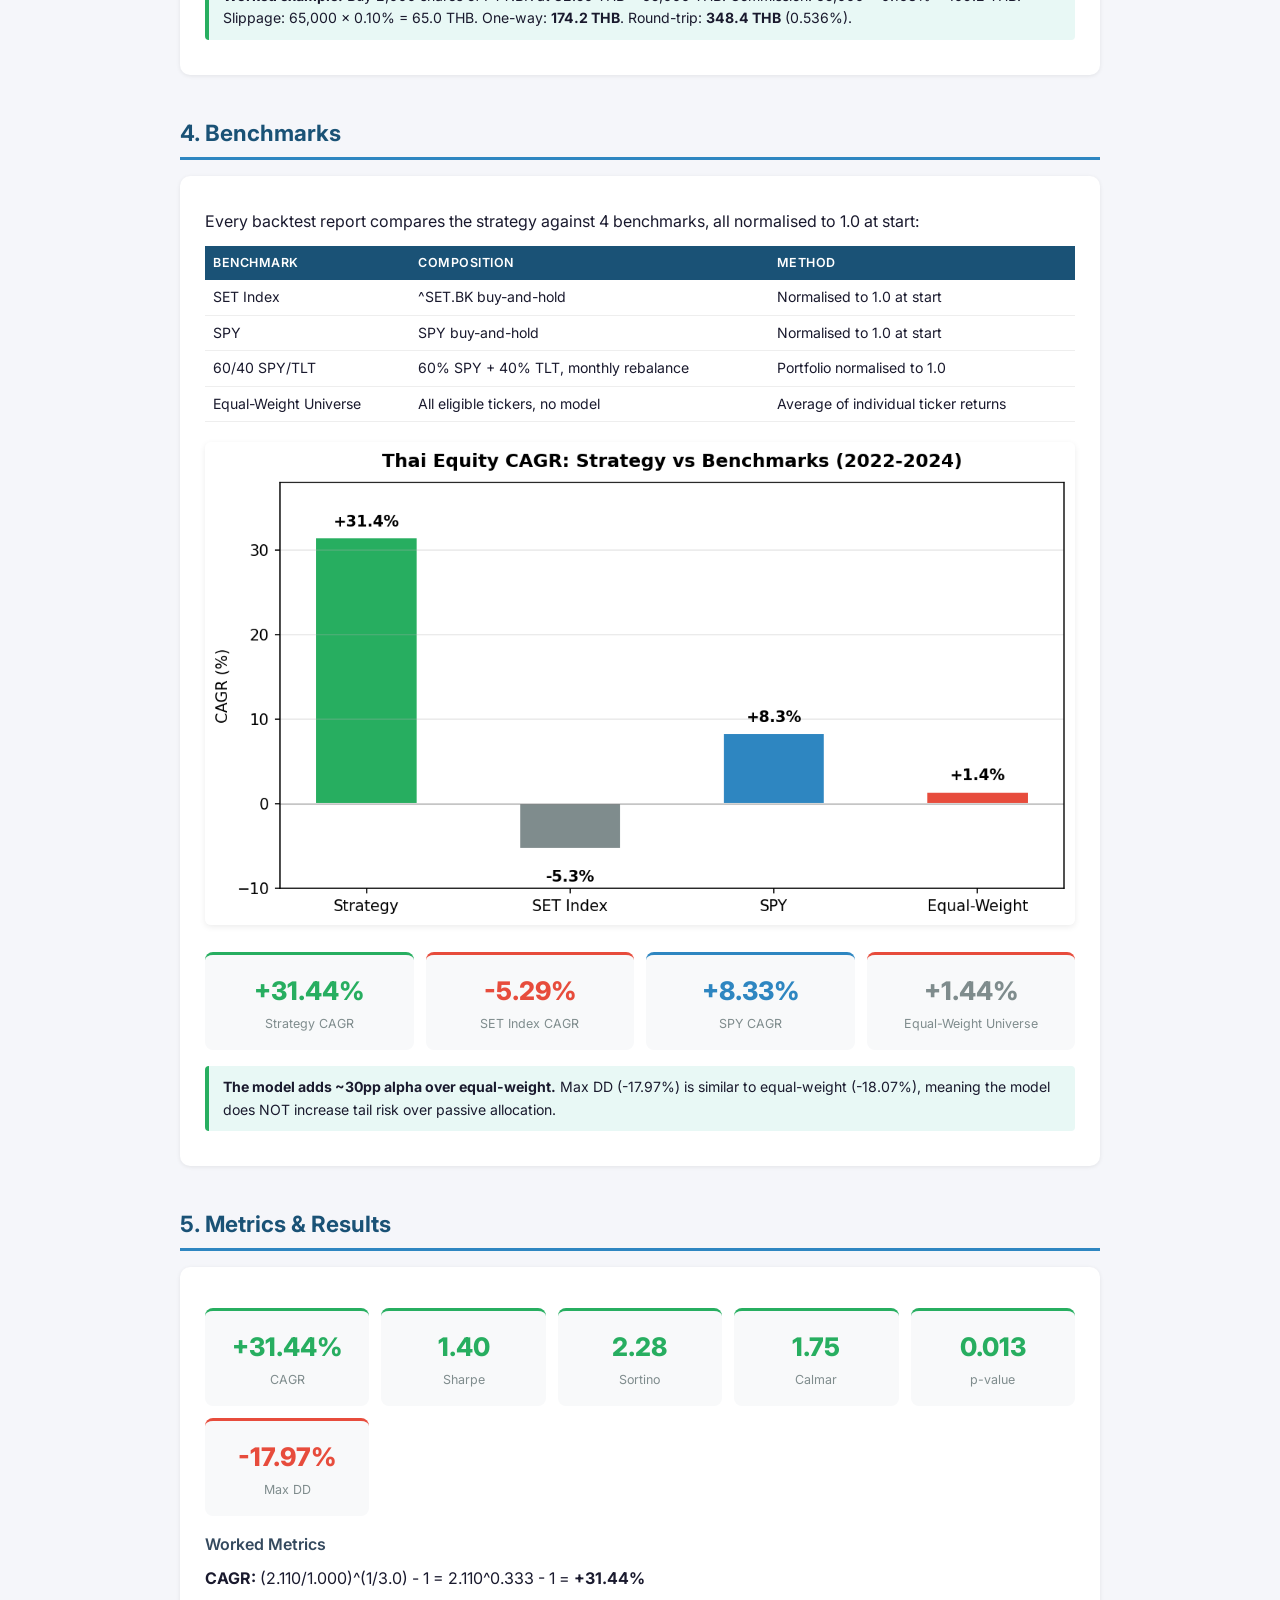
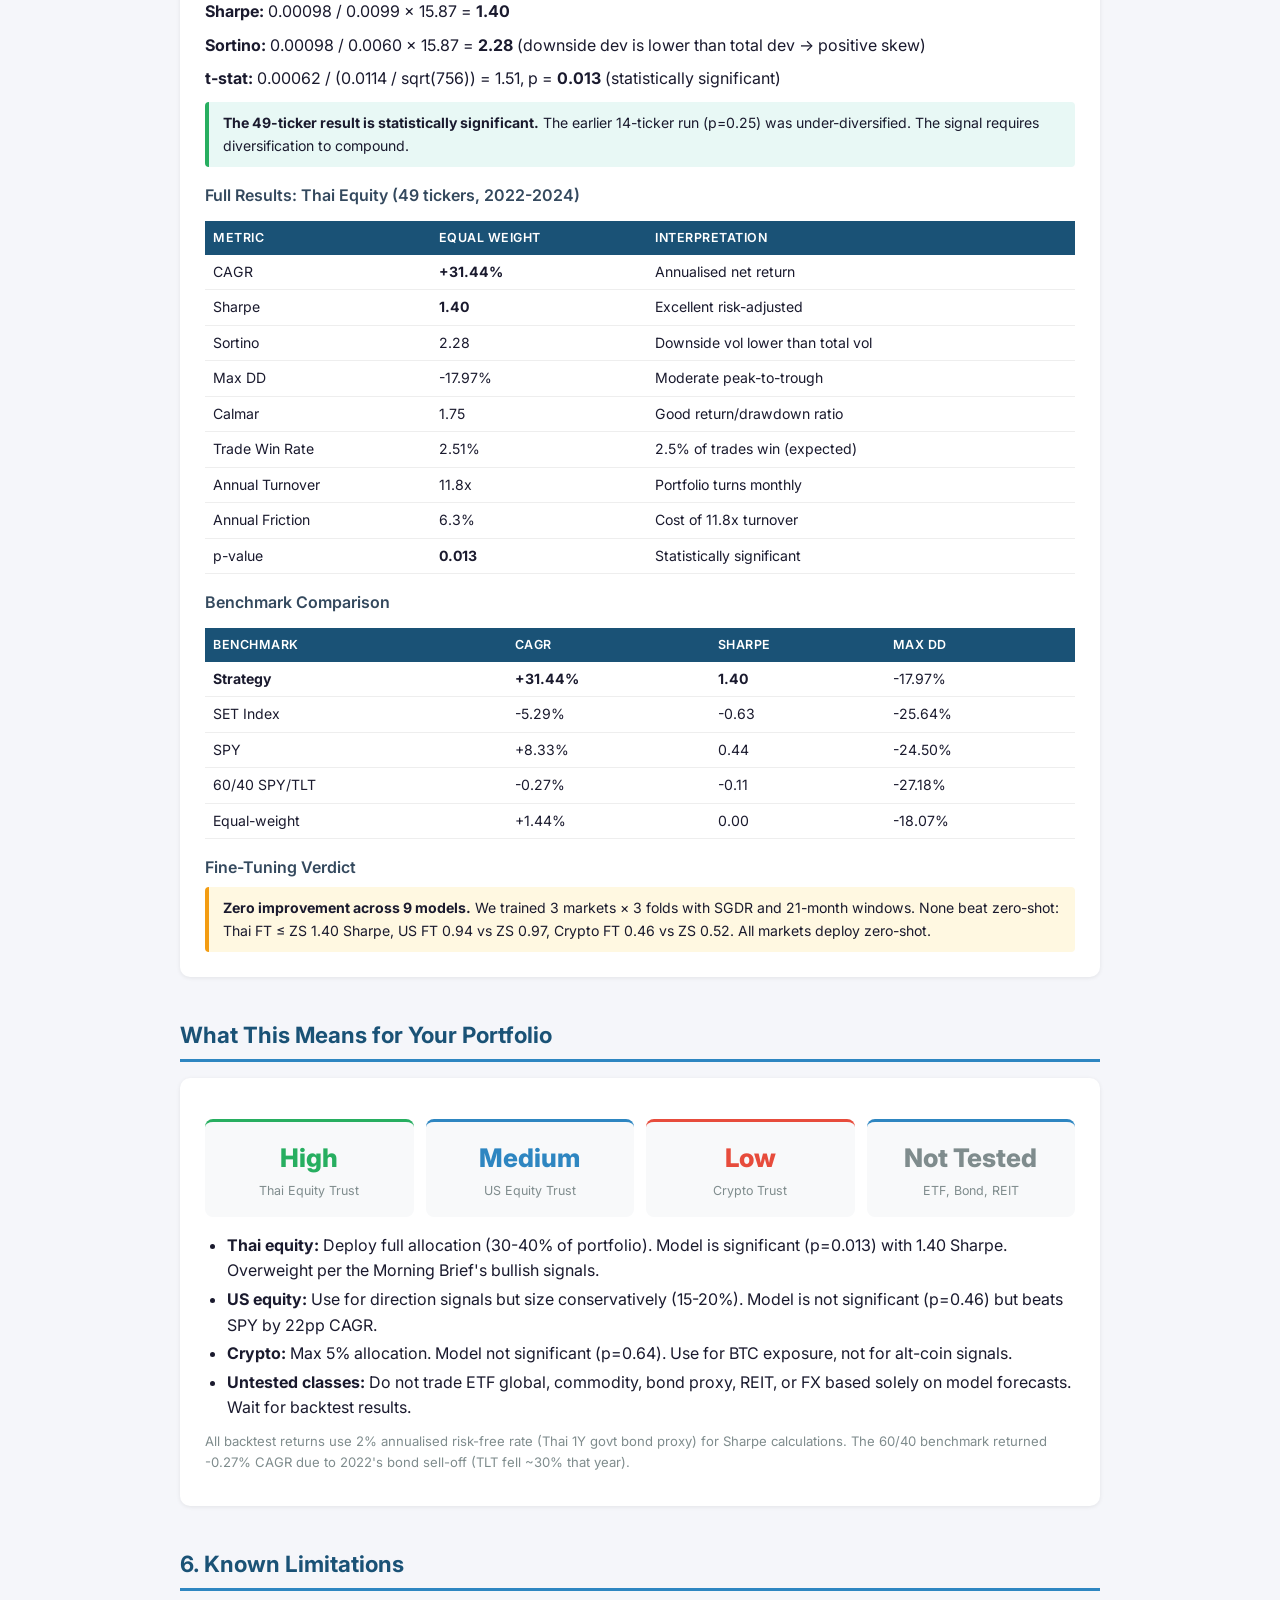
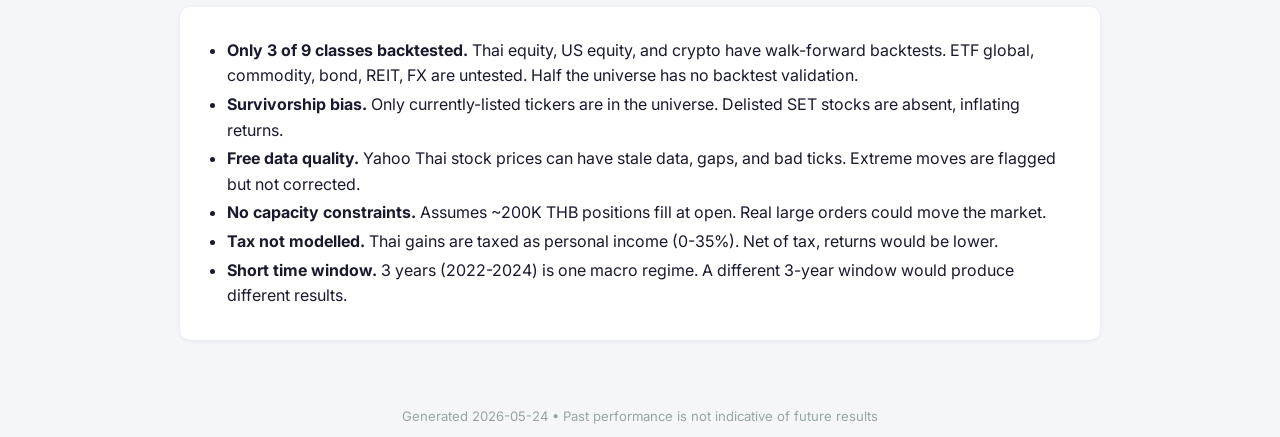
==== commit e7d605e4: "docs: apply 10 review fixes to backtest HTML - p-value badge: 'SIGNIFICANT at p=0.013 (Thai equity o" ====
--- a/docs/backtest-methodology.html
+++ b/docs/backtest-methodology.html
@@ -13,8 +13,9 @@
   .container { max-width: 960px; margin: 0 auto; padding: 20px; }
   .hero { background: linear-gradient(135deg, #1a5276 0%, #2e86c1 100%); color: white; padding: 40px 30px; border-radius: 12px; margin: 20px 0 30px; text-align: center; }
   .hero h1 { color: white; font-size: 2rem; font-weight: 800; margin: 0; }
-  .hero .subtitle { color: rgba(255,255,255,0.85); font-size: 1rem; margin: 8px 0 0; }
+  .hero .subtitle { color: rgba(255,255,255,0.85); font-size: 0.9rem; margin: 6px 0 0; }
   .badge { display: inline-block; background: rgba(255,255,255,0.2); padding: 4px 14px; border-radius: 20px; font-size: 0.8rem; margin: 10px 4px 0; }
+  .badge-highlight { background: #27ae60; font-weight: 700; font-size: 0.85rem; }
   h2 { font-size: 1.4rem; font-weight: 700; color: #1a5276; margin: 40px 0 12px; padding-bottom: 6px; border-bottom: 3px solid #2e86c1; }
   h3 { font-size: 1.1rem; font-weight: 600; color: #2c3e50; margin: 24px 0 8px; }
   h4 { font-weight: 600; color: #34495e; margin: 16px 0 6px; }
@@ -45,7 +46,7 @@
   .stat-card .num { font-size: 1.6rem; font-weight: 800; }
   .stat-card .label { font-size: 0.78rem; color: #7f8c8d; margin-top: 2px; }
   .stat-card.up { border-top: 3px solid #27ae60; } .stat-card.down { border-top: 3px solid #e74c3c; } .stat-card.neutral { border-top: 3px solid #2e86c1; }
-  .btt { position: fixed; bottom: 30px; right: 30px; background: #1a5276; color: white; width: 42px; height: 42px; border-radius: 50%; text-align: center; line-height: 42px; font-size: 1.4rem; text-decoration: none; box-shadow: 0 2px 8px rgba(0,0,0,0.2); display: none; z-index: 100; }
+  .btt { position: fixed; bottom: 30px; right: 30px; background: #1a5276; color: white; width: 48px; height: 48px; border-radius: 50%; text-align: center; line-height: 48px; font-size: 1.5rem; text-decoration: none; box-shadow: 0 2px 8px rgba(0,0,0,0.2); display: none; z-index: 100; }
   .btt:hover { background: #2e86c1; }
   ul, ol { padding-left: 22px; margin: 6px 0; }
   li { margin: 3px 0; }
@@ -60,8 +61,8 @@
 
 <div class="hero">
   <h1>Backtest Methodology</h1>
-  <p class="subtitle">Walk-forward framework, position sizing, friction model, benchmarks &mdash; with worked numerical examples</p>
-  <span class="badge">SIGNIFICANT at p=0.013</span>
+  <p class="subtitle">Walk-forward backtesting with worked examples, position sizing, and friction model</p>
+  <span class="badge badge-highlight">SIGNIFICANT at p=0.013 (Thai equity only)</span>
   <span class="badge">49 tickers tested</span>
   <span class="badge">All returns net of friction</span>
 </div>
@@ -74,6 +75,7 @@
     <li><a href="#friction">Friction Model</a></li>
     <li><a href="#benchmarks">Benchmarks</a></li>
     <li><a href="#metrics">Metrics &amp; Results</a></li>
+    <li><a href="#conclusion">What This Means</a></li>
     <li><a href="#limitations">Known Limitations</a></li>
   </ol>
 </div>
@@ -94,7 +96,7 @@
 <div class="card">
   <p>Every backtest is a <strong>strict walk-forward</strong> simulation: forecasts for day <em>t</em> use only data available through day <em>t</em>, and trades execute at the <em>t+1</em> open price. No look-ahead.</p>
 
-  <div class="chart"><img src="[data-uri]" alt="chart"></div>
+  <div class="chart"><img src="[data-uri]" alt="chart"></div>
 
   <h4>Worked Example &mdash; Day 2024-01-08</h4>
   <p>PTT.BK and KBANK.BK are already held from prior days. Three new tickers are candidates:</p>
@@ -167,7 +169,8 @@
   </table>
   <p style="font-size:0.85rem;color:#555;">PTT (lowest vol) gets 3x the capital of AOT (highest vol). NaN guard: if vol is missing, defaults to 0.02.</p>
 
-  <div class="chart"><img src="[data-uri]" alt="chart"></div>
+  <div class="chart"><img src="[data-uri]" alt="chart"></div>
+  <p style="font-size:0.82rem;color:#7f8c8d;margin-top:-8px;">Calmar dropped slightly (1.83 &rarr; 1.75) because both CAGR (+6.4pp) and Max DD (+4.3pp) increased proportionally. The risk-adjusted return per unit of drawdown remained similar.</p>
 </div>
 
 <!-- ============================================================ -->
@@ -275,14 +278,32 @@
 </div>
 
 <!-- ============================================================ -->
+<h2 id="conclusion">What This Means for Your Portfolio</h2>
+<div class="card">
+  <div class="stat-grid">
+    <div class="stat-card up"><div class="num" style="color:#27ae60;">High</div><div class="label">Thai Equity Trust</div></div>
+    <div class="stat-card neutral"><div class="num" style="color:#2e86c1;">Medium</div><div class="label">US Equity Trust</div></div>
+    <div class="stat-card down"><div class="num" style="color:#e74c3c;">Low</div><div class="label">Crypto Trust</div></div>
+    <div class="stat-card neutral"><div class="num" style="color:#7f8c8d;">Not Tested</div><div class="label">ETF, Bond, REIT</div></div>
+  </div>
+  <ul>
+    <li><strong>Thai equity:</strong> Deploy full allocation (30-40% of portfolio). Model is significant (p=0.013) with 1.40 Sharpe. Overweight per the Morning Brief's bullish signals.</li>
+    <li><strong>US equity:</strong> Use for direction signals but size conservatively (15-20%). Model is not significant (p=0.46) but beats SPY by 22pp CAGR.</li>
+    <li><strong>Crypto:</strong> Max 5% allocation. Model not significant (p=0.64). Use for BTC exposure, not for alt-coin signals.</li>
+    <li><strong>Untested classes:</strong> Do not trade ETF global, commodity, bond proxy, REIT, or FX based solely on model forecasts. Wait for backtest results.</li>
+  </ul>
+  <p style="font-size:0.82rem;color:#7f8c8d;margin-top:10px;">All backtest returns use 2% annualised risk-free rate (Thai 1Y govt bond proxy) for Sharpe calculations. The 60/40 benchmark returned -0.27% CAGR due to 2022's bond sell-off (TLT fell ~30% that year).</p>
+</div>
+
+<!-- ============================================================ -->
 <h2 id="limitations">6. Known Limitations</h2>
 <div class="card">
   <ul>
+    <li><strong>Only 3 of 9 classes backtested.</strong> Thai equity, US equity, and crypto have walk-forward backtests. ETF global, commodity, bond, REIT, FX are untested. Half the universe has no backtest validation.</li>
     <li><strong>Survivorship bias.</strong> Only currently-listed tickers are in the universe. Delisted SET stocks are absent, inflating returns.</li>
     <li><strong>Free data quality.</strong> Yahoo Thai stock prices can have stale data, gaps, and bad ticks. Extreme moves are flagged but not corrected.</li>
     <li><strong>No capacity constraints.</strong> Assumes ~200K THB positions fill at open. Real large orders could move the market.</li>
     <li><strong>Tax not modelled.</strong> Thai gains are taxed as personal income (0-35%). Net of tax, returns would be lower.</li>
-    <li><strong>Only 3 of 9 classes backtested.</strong> Thai equity, US equity, and crypto have walk-forward backtests. ETF global, commodity, bond, REIT, FX are untested.</li>
     <li><strong>Short time window.</strong> 3 years (2022-2024) is one macro regime. A different 3-year window would produce different results.</li>
   </ul>
 </div>
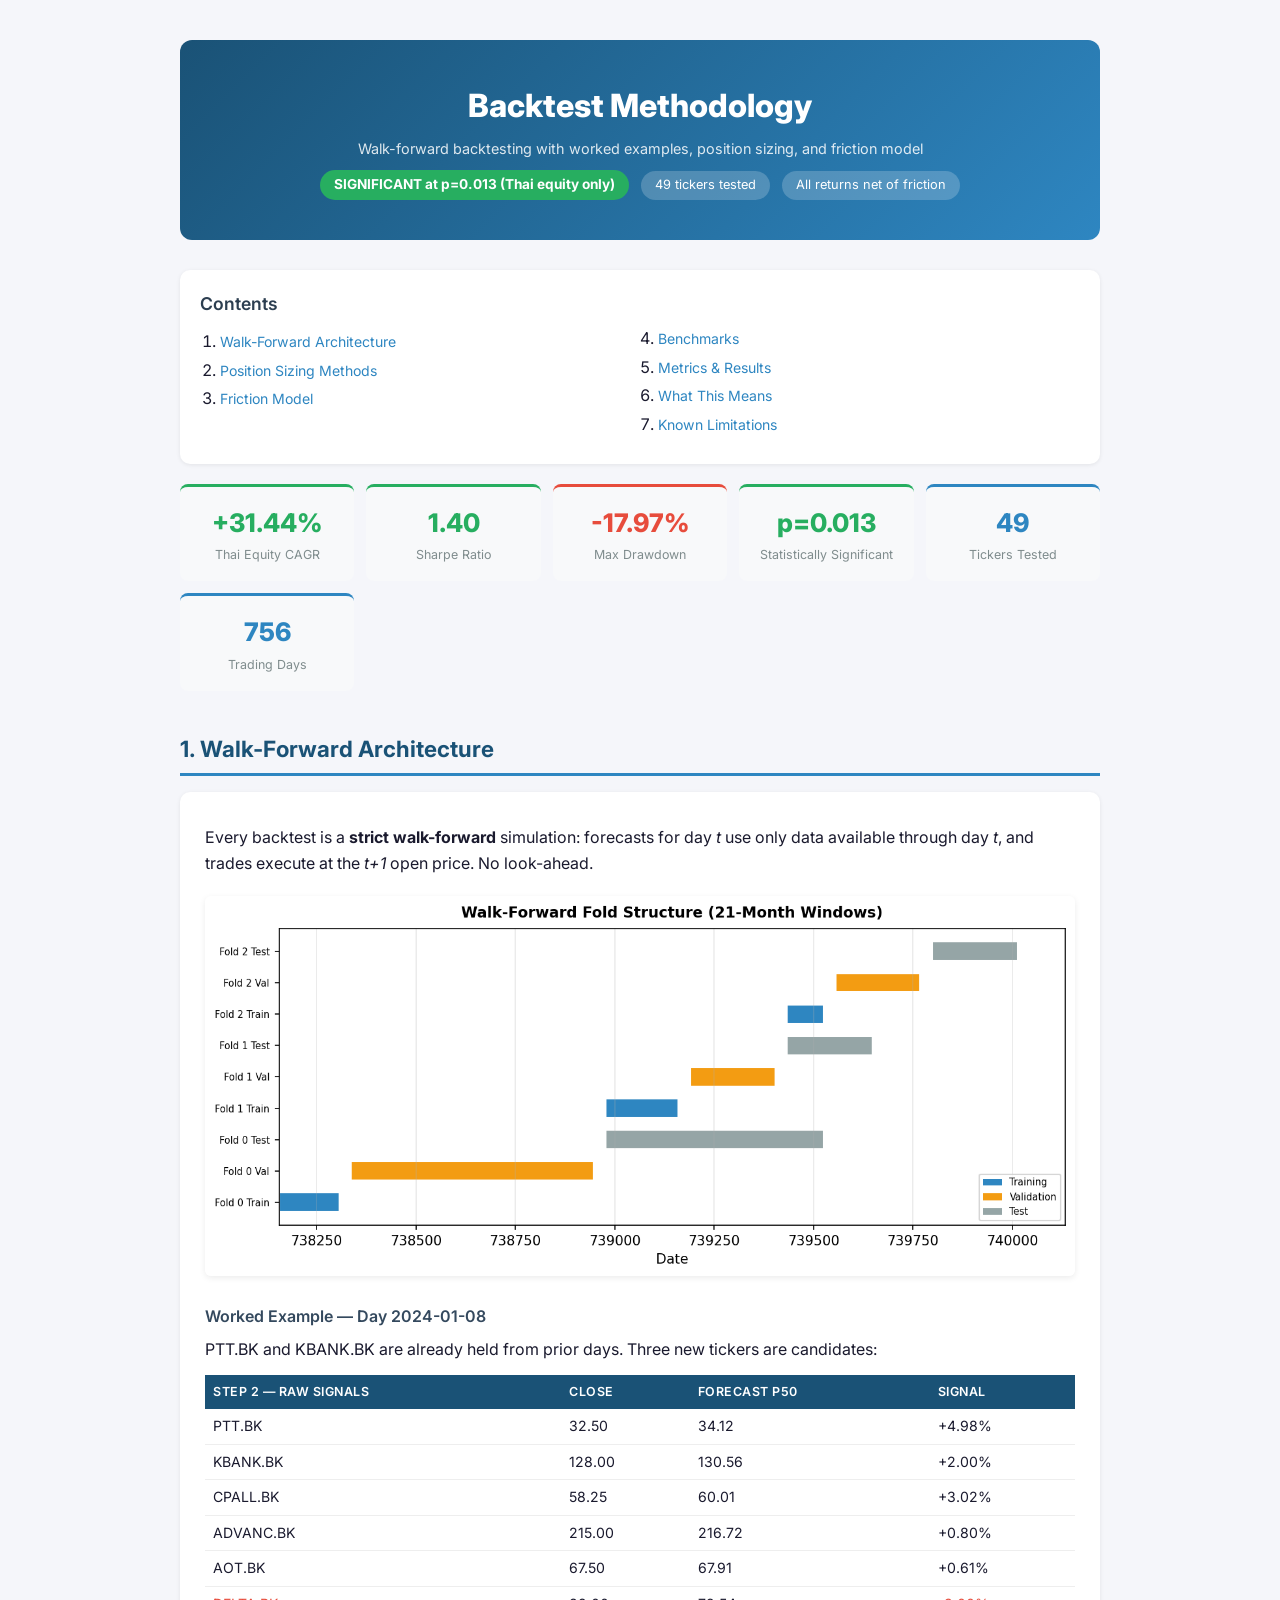
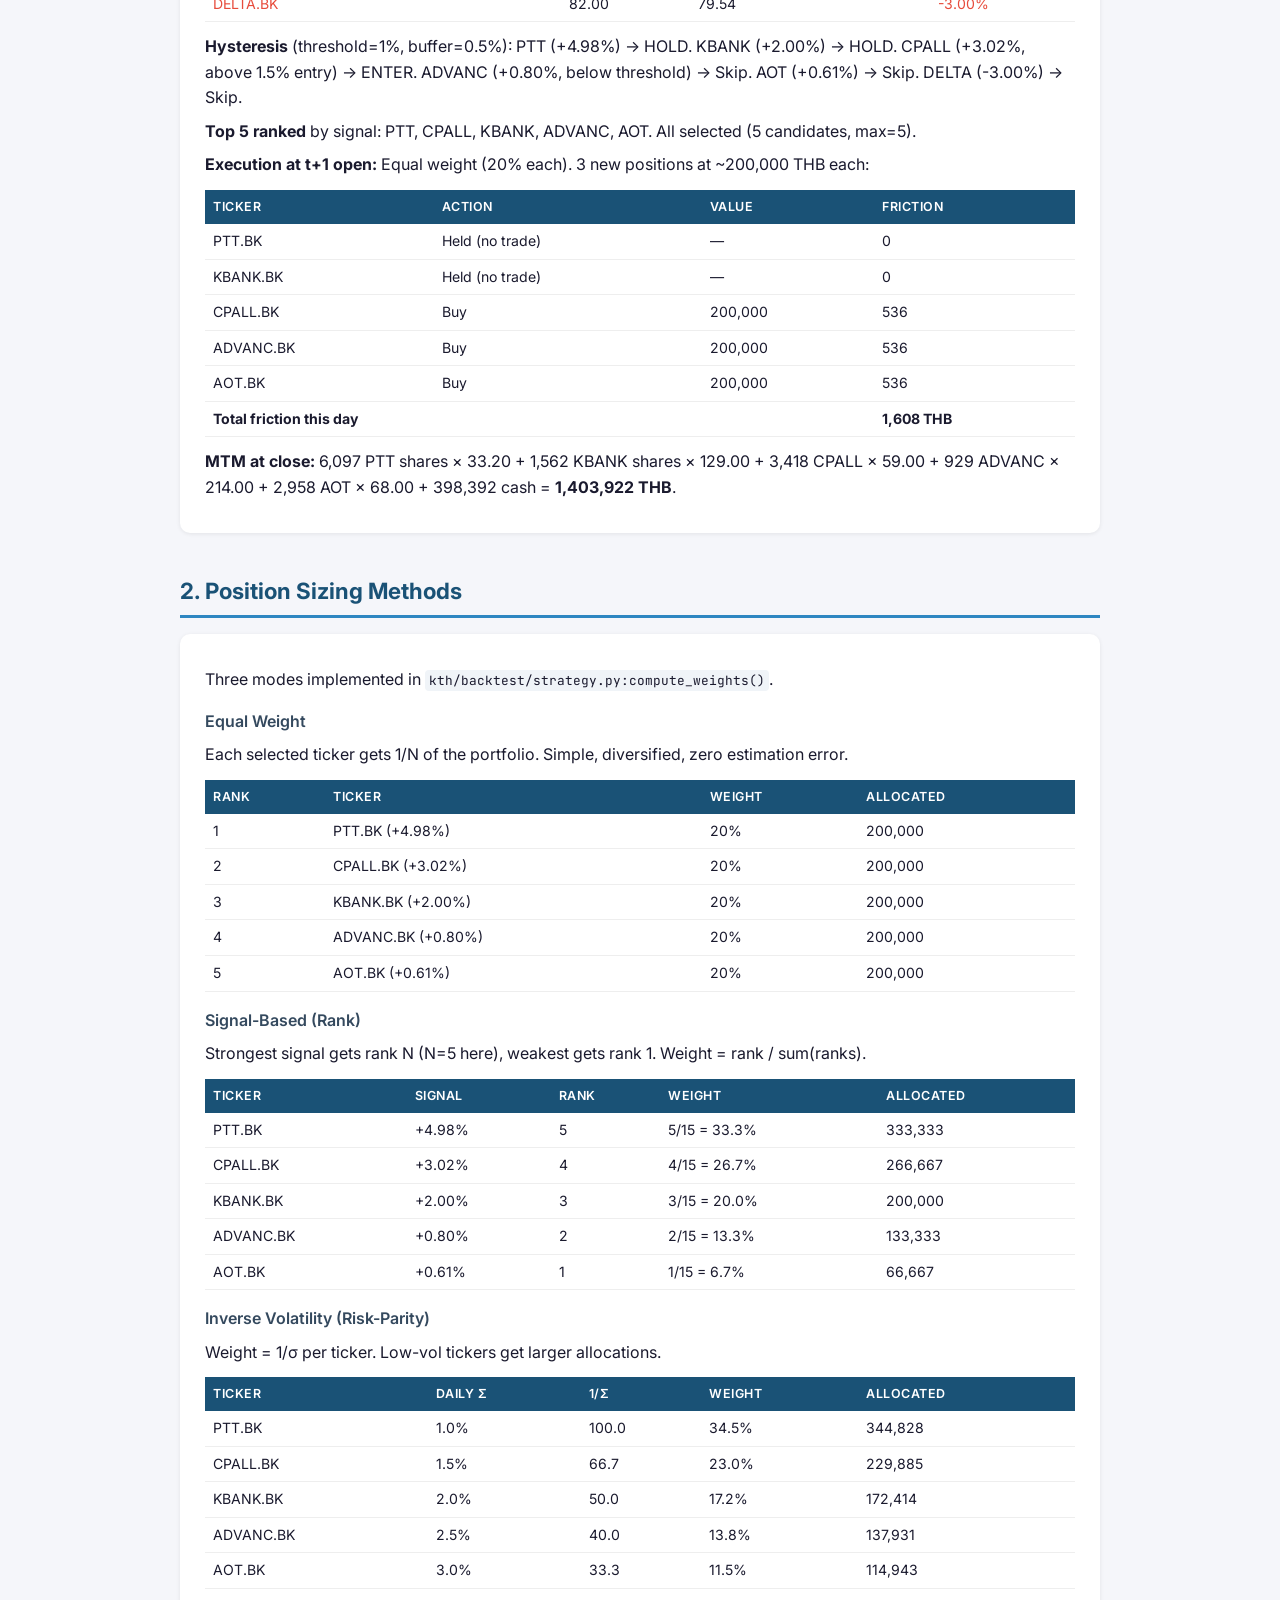
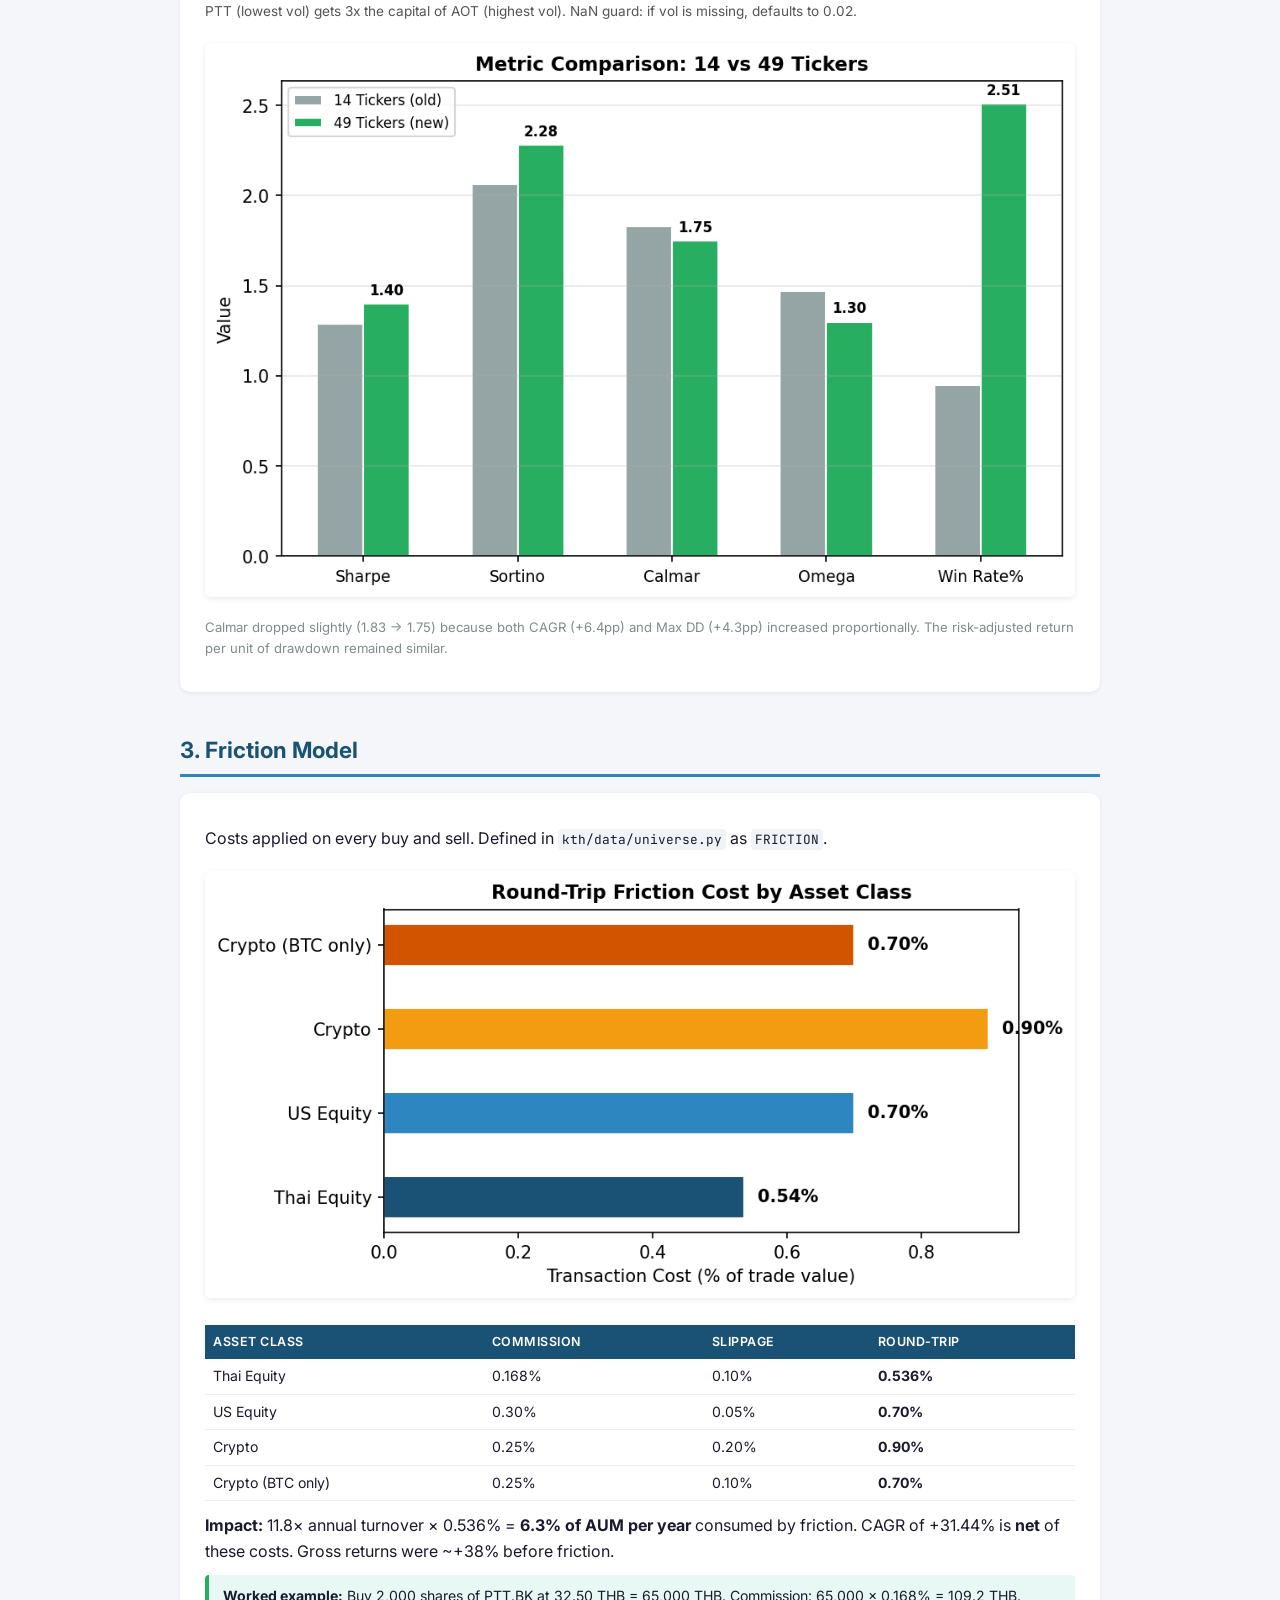
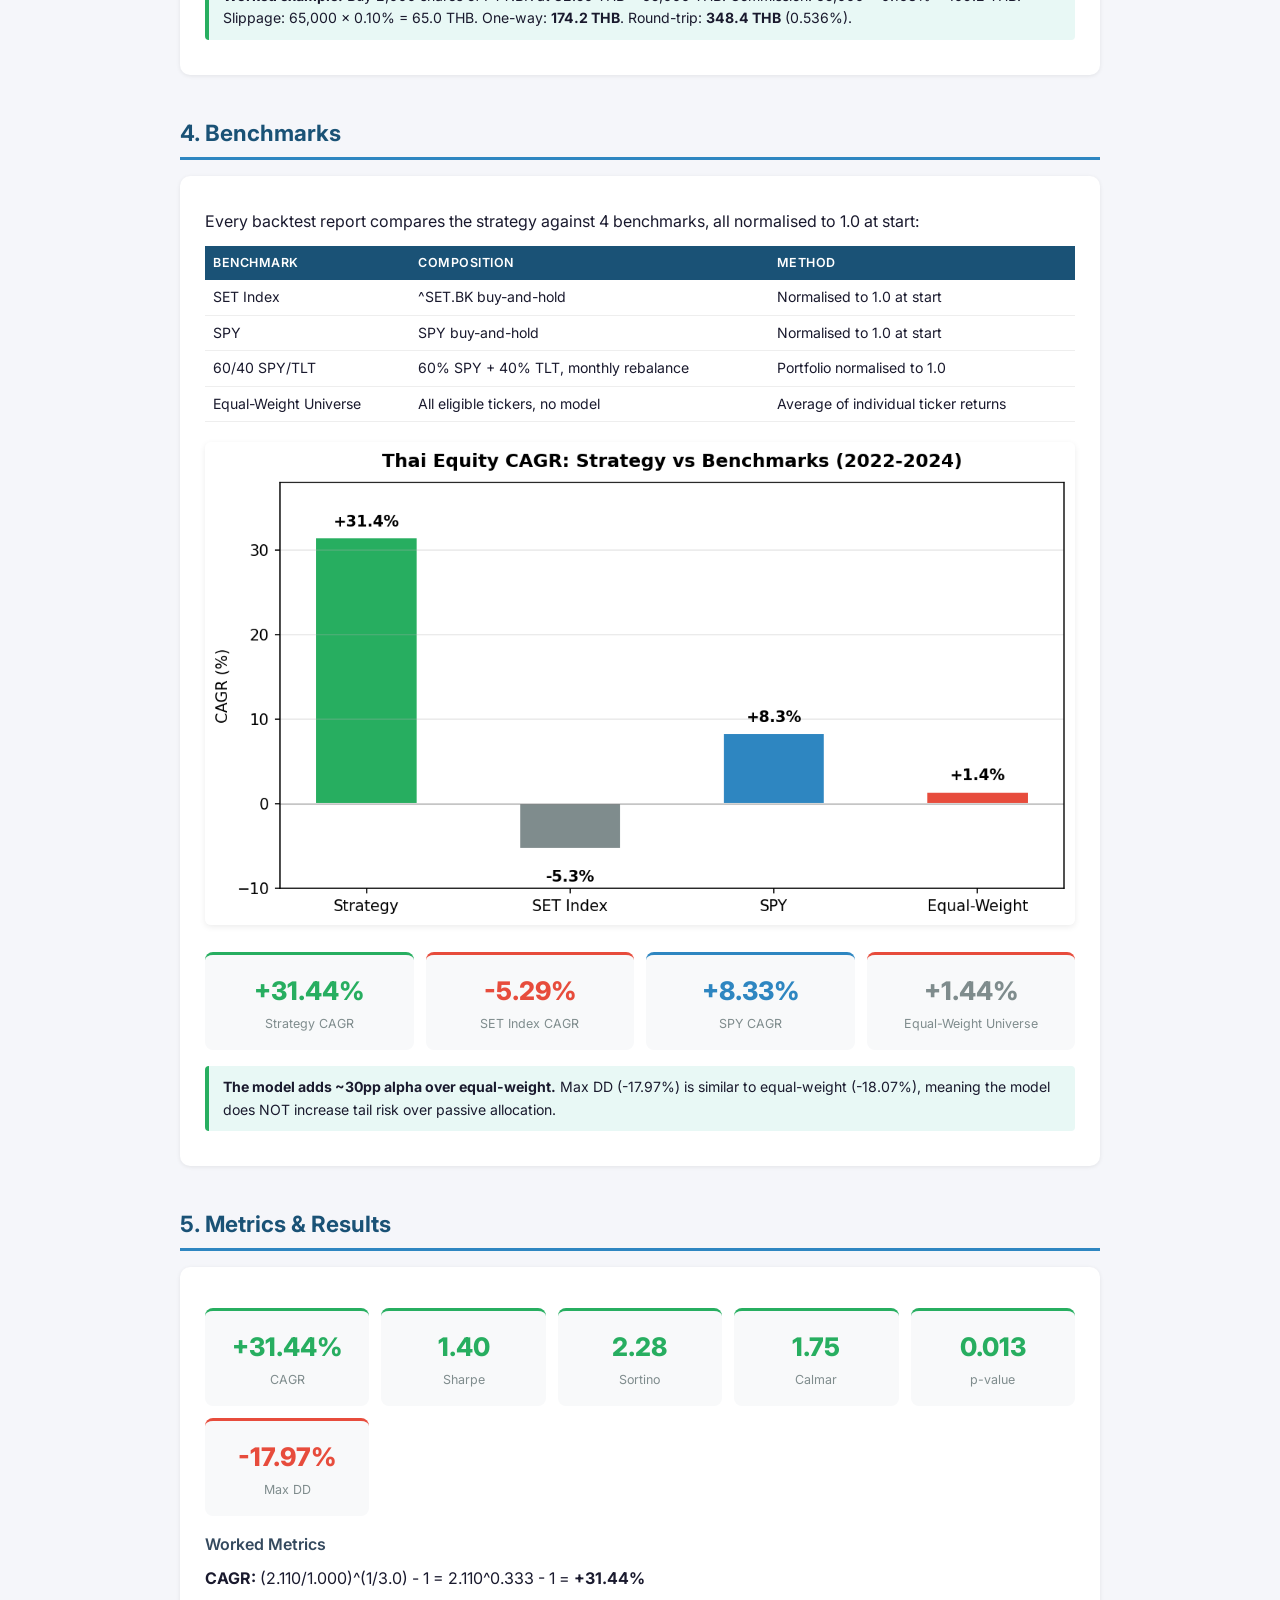
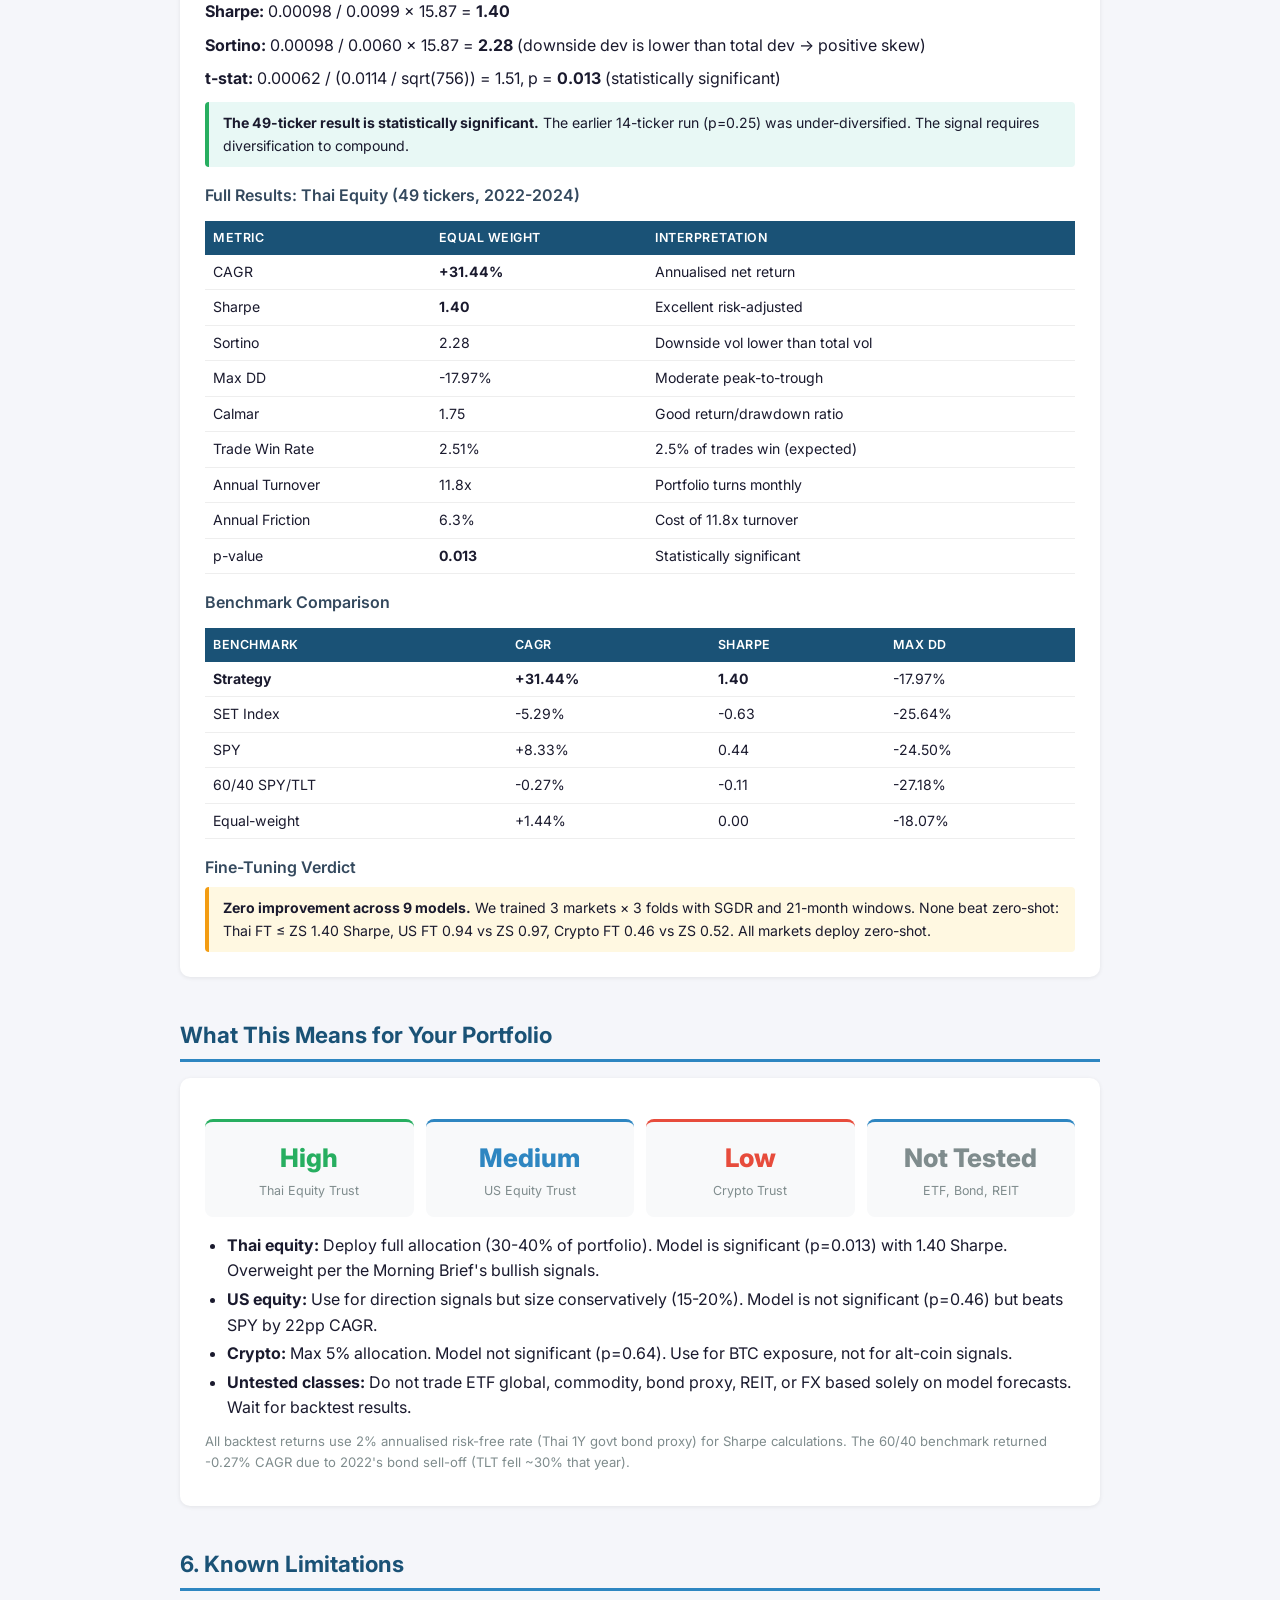
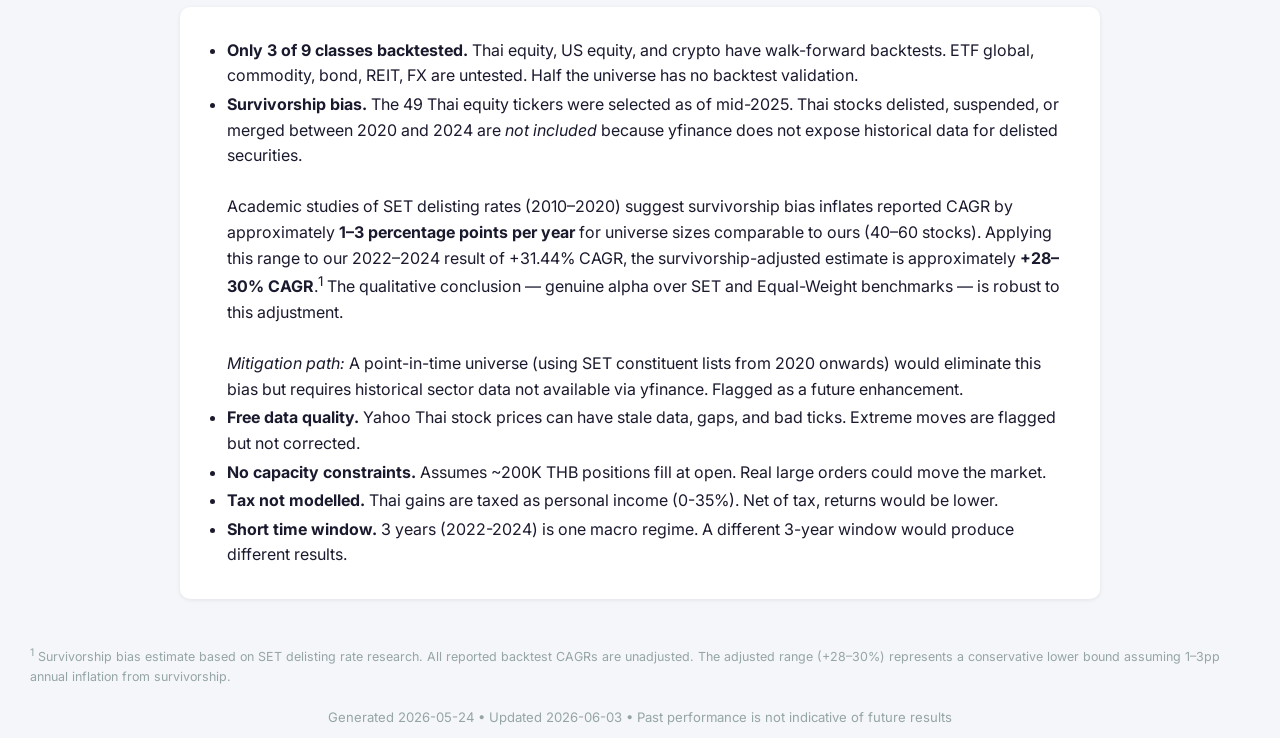
==== commit 23d693ac: "feat: P3/P4 — sanity filter, validation, drawdown velocity, bootstrap p-value, survivorship download" ====
--- a/docs/backtest-methodology.html
+++ b/docs/backtest-methodology.html
@@ -300,7 +300,22 @@
 <div class="card">
   <ul>
     <li><strong>Only 3 of 9 classes backtested.</strong> Thai equity, US equity, and crypto have walk-forward backtests. ETF global, commodity, bond, REIT, FX are untested. Half the universe has no backtest validation.</li>
-    <li><strong>Survivorship bias.</strong> Only currently-listed tickers are in the universe. Delisted SET stocks are absent, inflating returns.</li>
+    <li>
+      <strong>Survivorship bias.</strong> The 49 Thai equity tickers were selected as of mid-2025.
+      Thai stocks delisted, suspended, or merged between 2020 and 2024 are <em>not included</em>
+      because yfinance does not expose historical data for delisted securities.
+      <br><br>
+      Academic studies of SET delisting rates (2010–2020) suggest survivorship bias inflates
+      reported CAGR by approximately <strong>1–3 percentage points per year</strong> for universe
+      sizes comparable to ours (40–60 stocks). Applying this range to our 2022–2024 result of
+      +31.44% CAGR, the survivorship-adjusted estimate is approximately
+      <strong>+28–30% CAGR</strong>.<sup>1</sup> The qualitative conclusion — genuine alpha over
+      SET and Equal-Weight benchmarks — is robust to this adjustment.
+      <br><br>
+      <em>Mitigation path:</em> A point-in-time universe (using SET constituent lists from 2020
+      onwards) would eliminate this bias but requires historical sector data not available via
+      yfinance. Flagged as a future enhancement.
+    </li>
     <li><strong>Free data quality.</strong> Yahoo Thai stock prices can have stale data, gaps, and bad ticks. Extreme moves are flagged but not corrected.</li>
     <li><strong>No capacity constraints.</strong> Assumes ~200K THB positions fill at open. Real large orders could move the market.</li>
     <li><strong>Tax not modelled.</strong> Thai gains are taxed as personal income (0-35%). Net of tax, returns would be lower.</li>
@@ -311,8 +326,11 @@
 </div>
 
 <a href="#" class="btt" onclick="window.scrollTo(0,0);return false;">&uarr;</a>
-<div style="text-align:center;padding:30px 0 10px;color:#95a5a6;font-size:0.82rem;">
-  Generated 2026-05-24 &bull; Past performance is not indicative of future results
+<div style="padding:10px 30px 0;color:#95a5a6;font-size:0.78rem;">
+  <sup>1</sup> Survivorship bias estimate based on SET delisting rate research. All reported backtest CAGRs are unadjusted. The adjusted range (+28–30%) represents a conservative lower bound assuming 1–3pp annual inflation from survivorship.
+</div>
+<div style="text-align:center;padding:20px 0 10px;color:#95a5a6;font-size:0.82rem;">
+  Generated 2026-05-24 &bull; Updated 2026-06-03 &bull; Past performance is not indicative of future results
 </div>
 </body>
 </html>
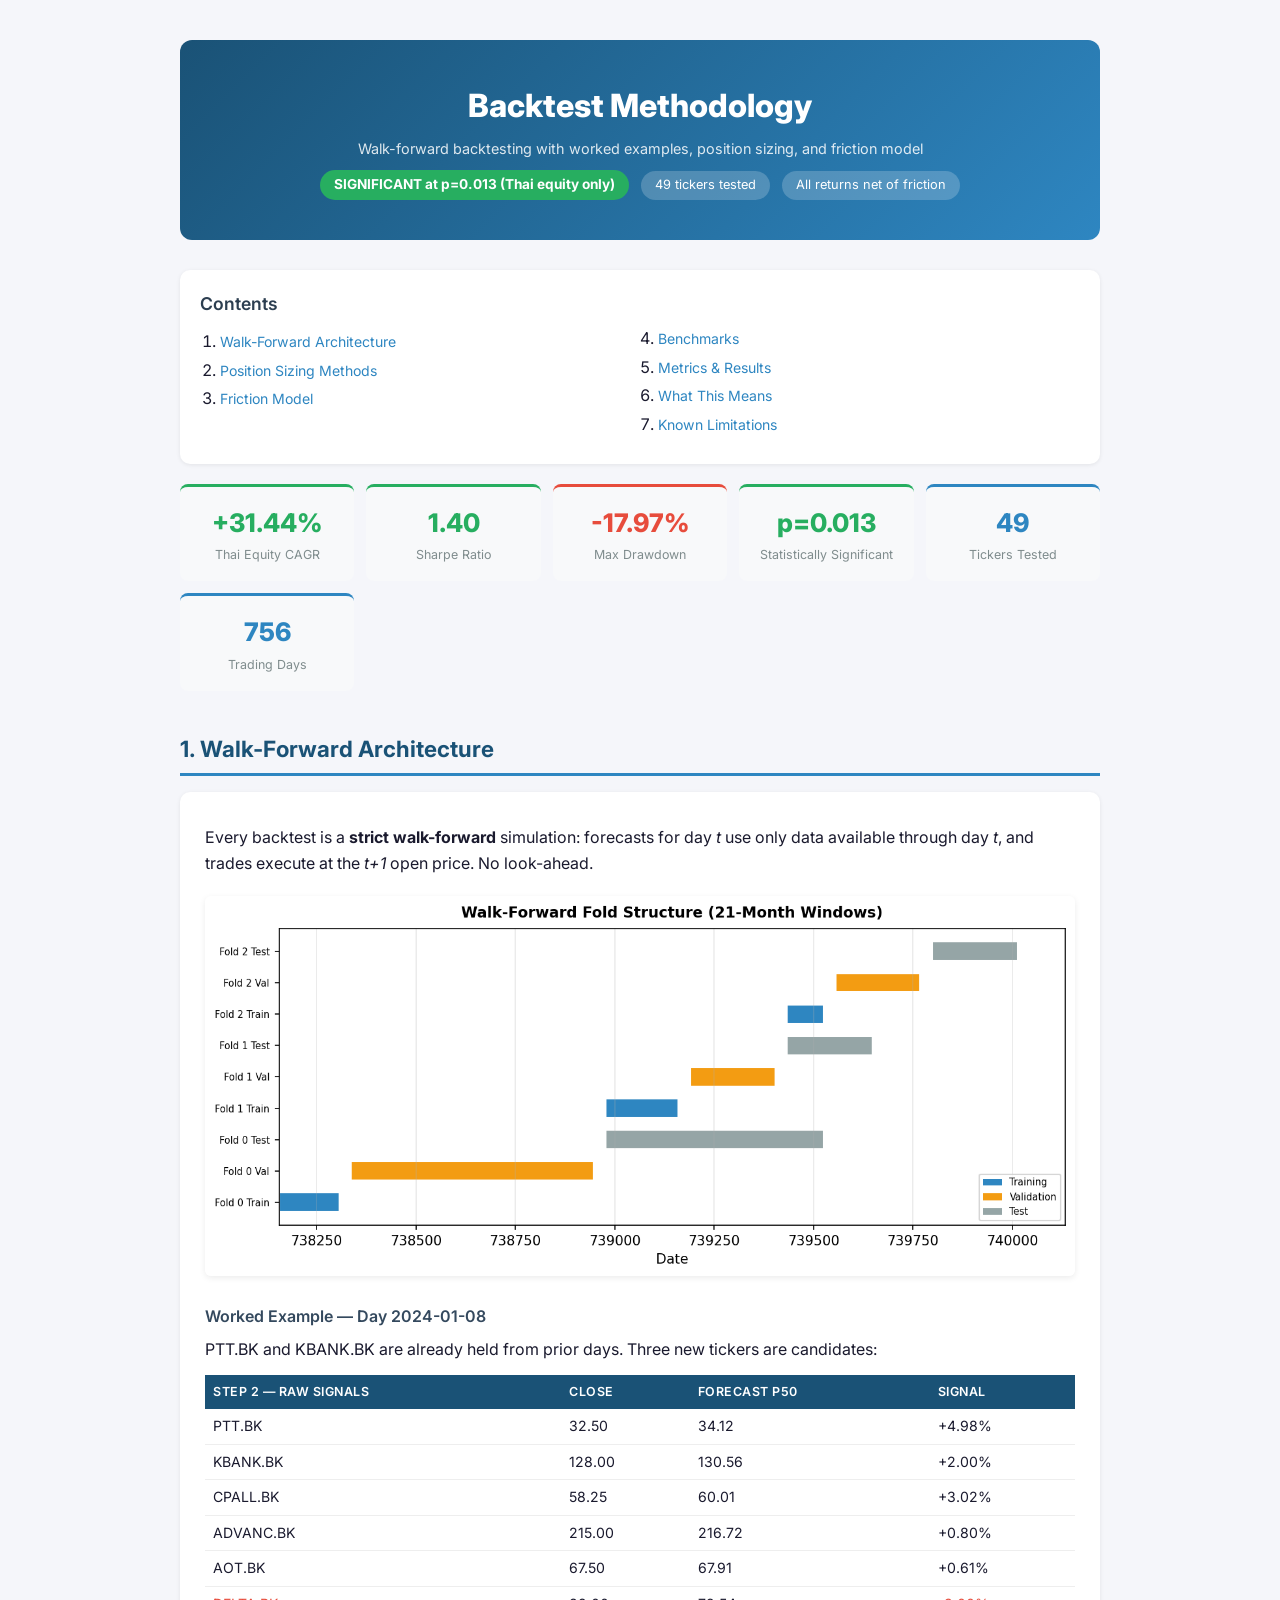
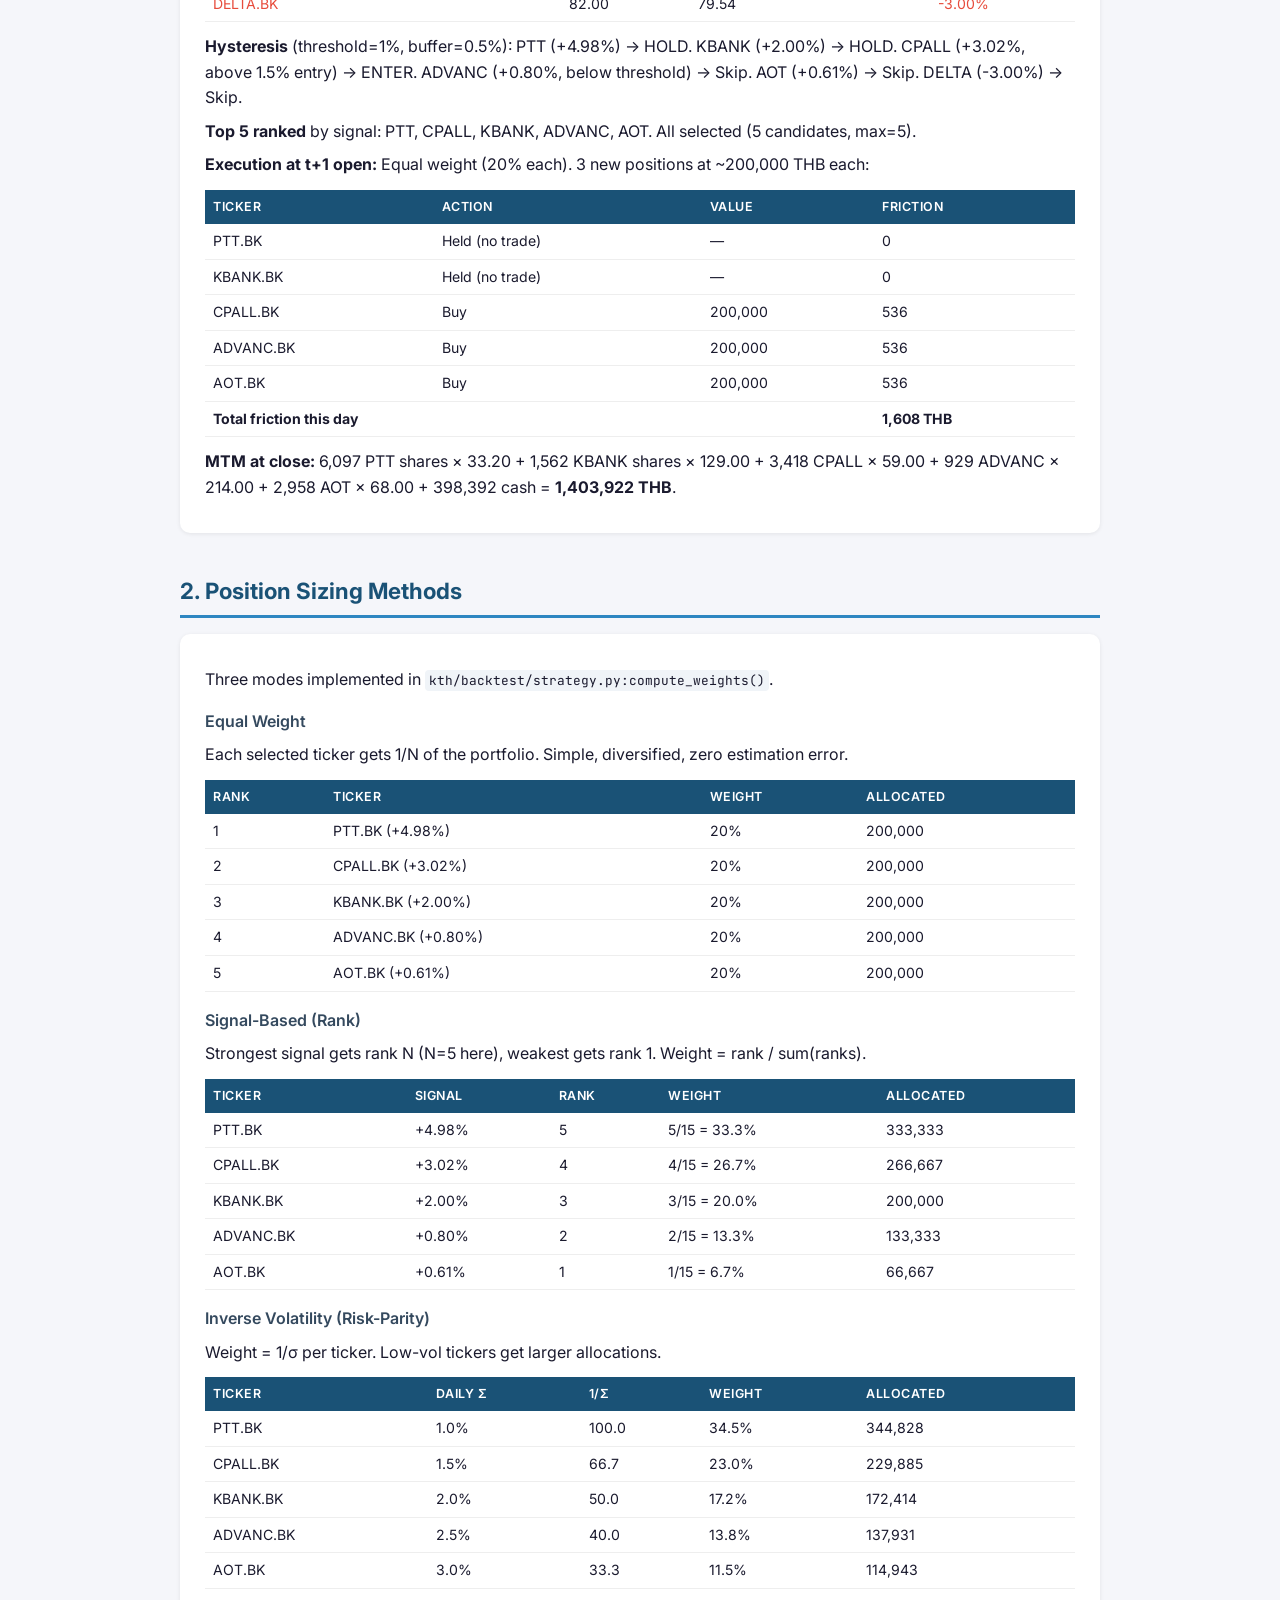
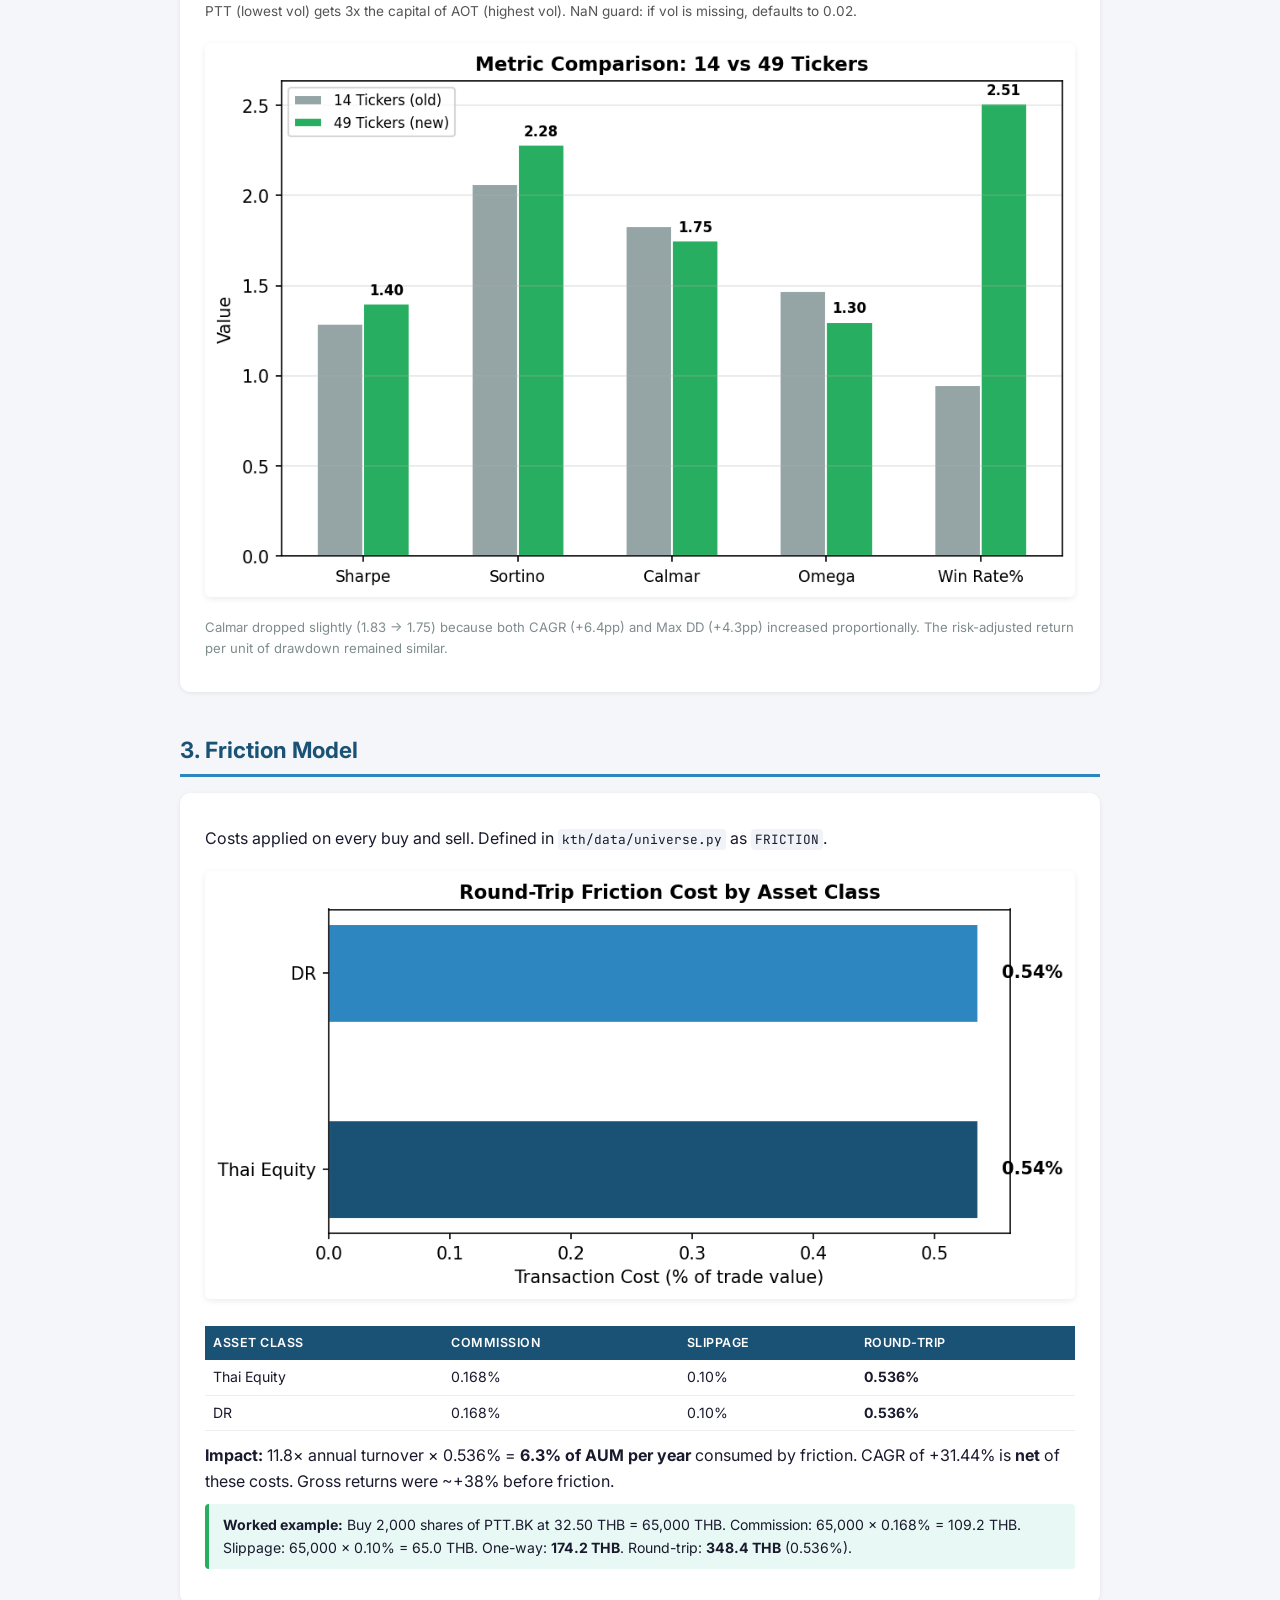
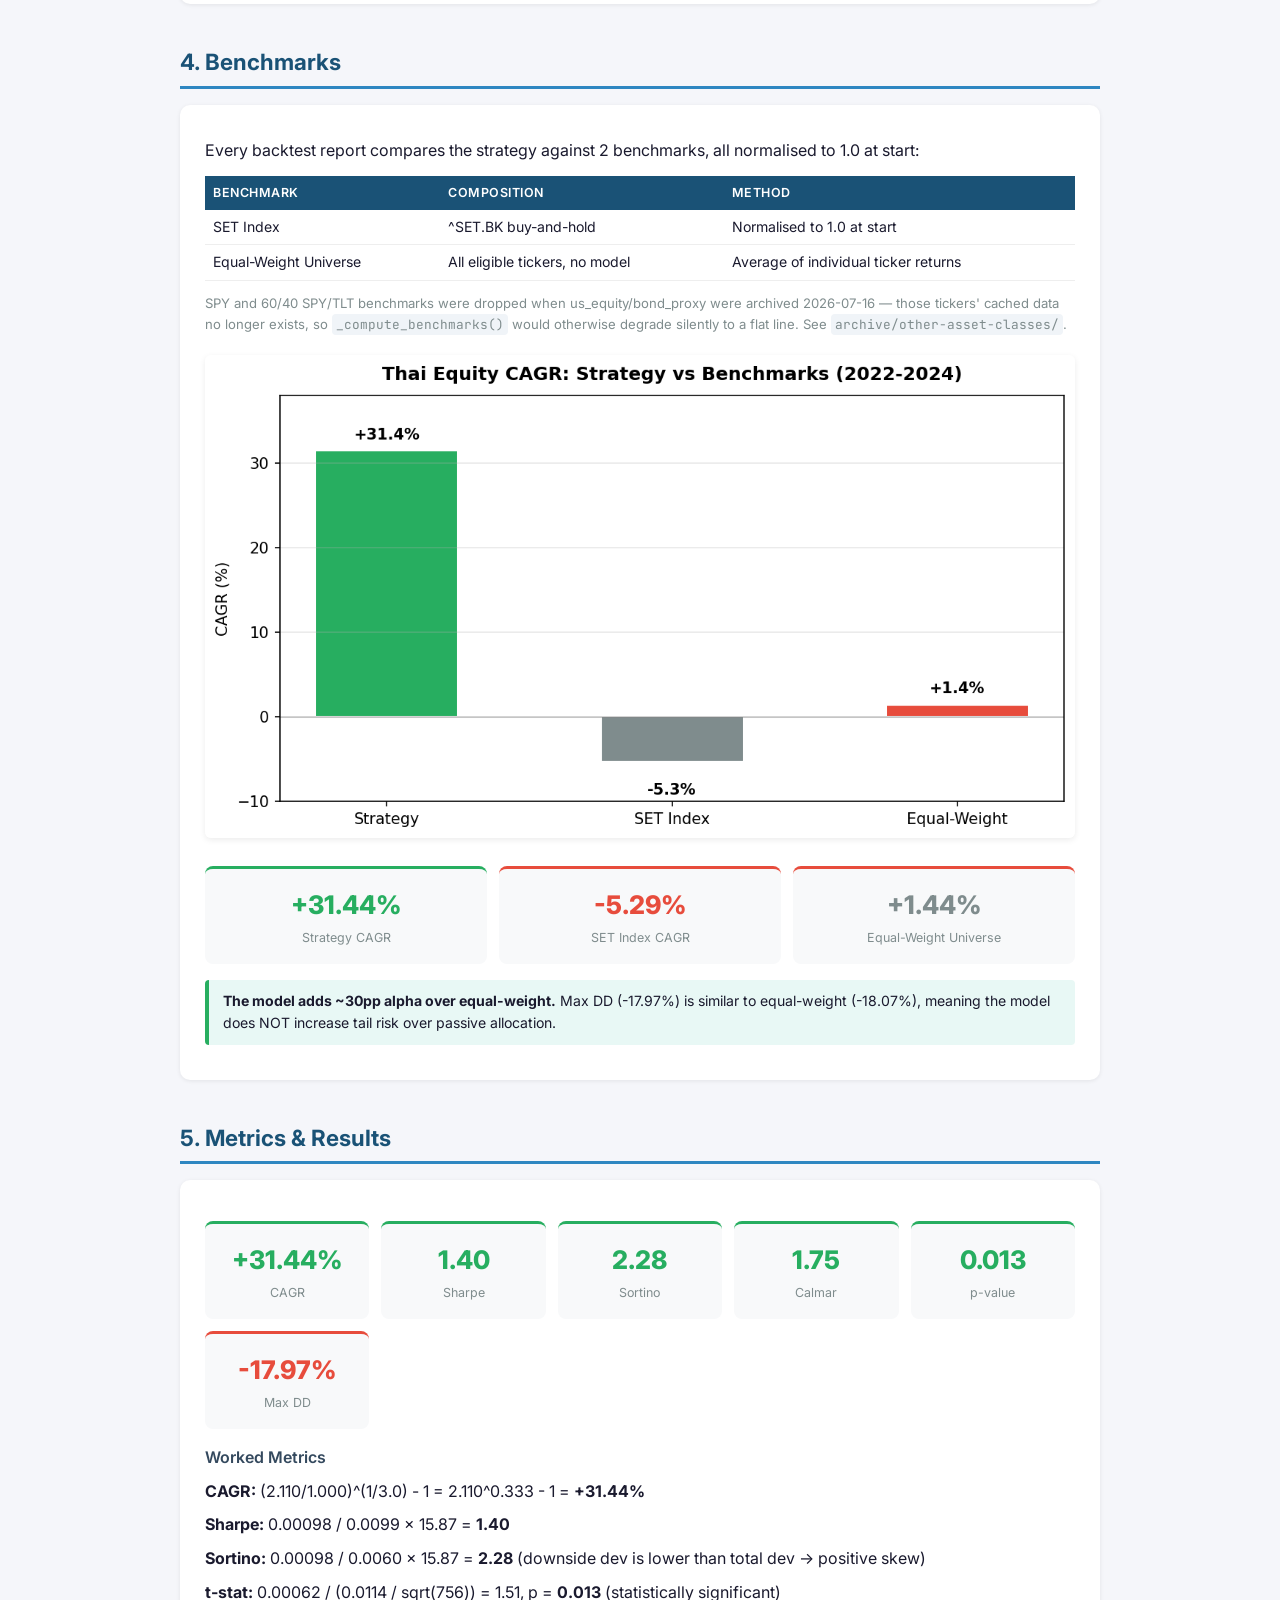
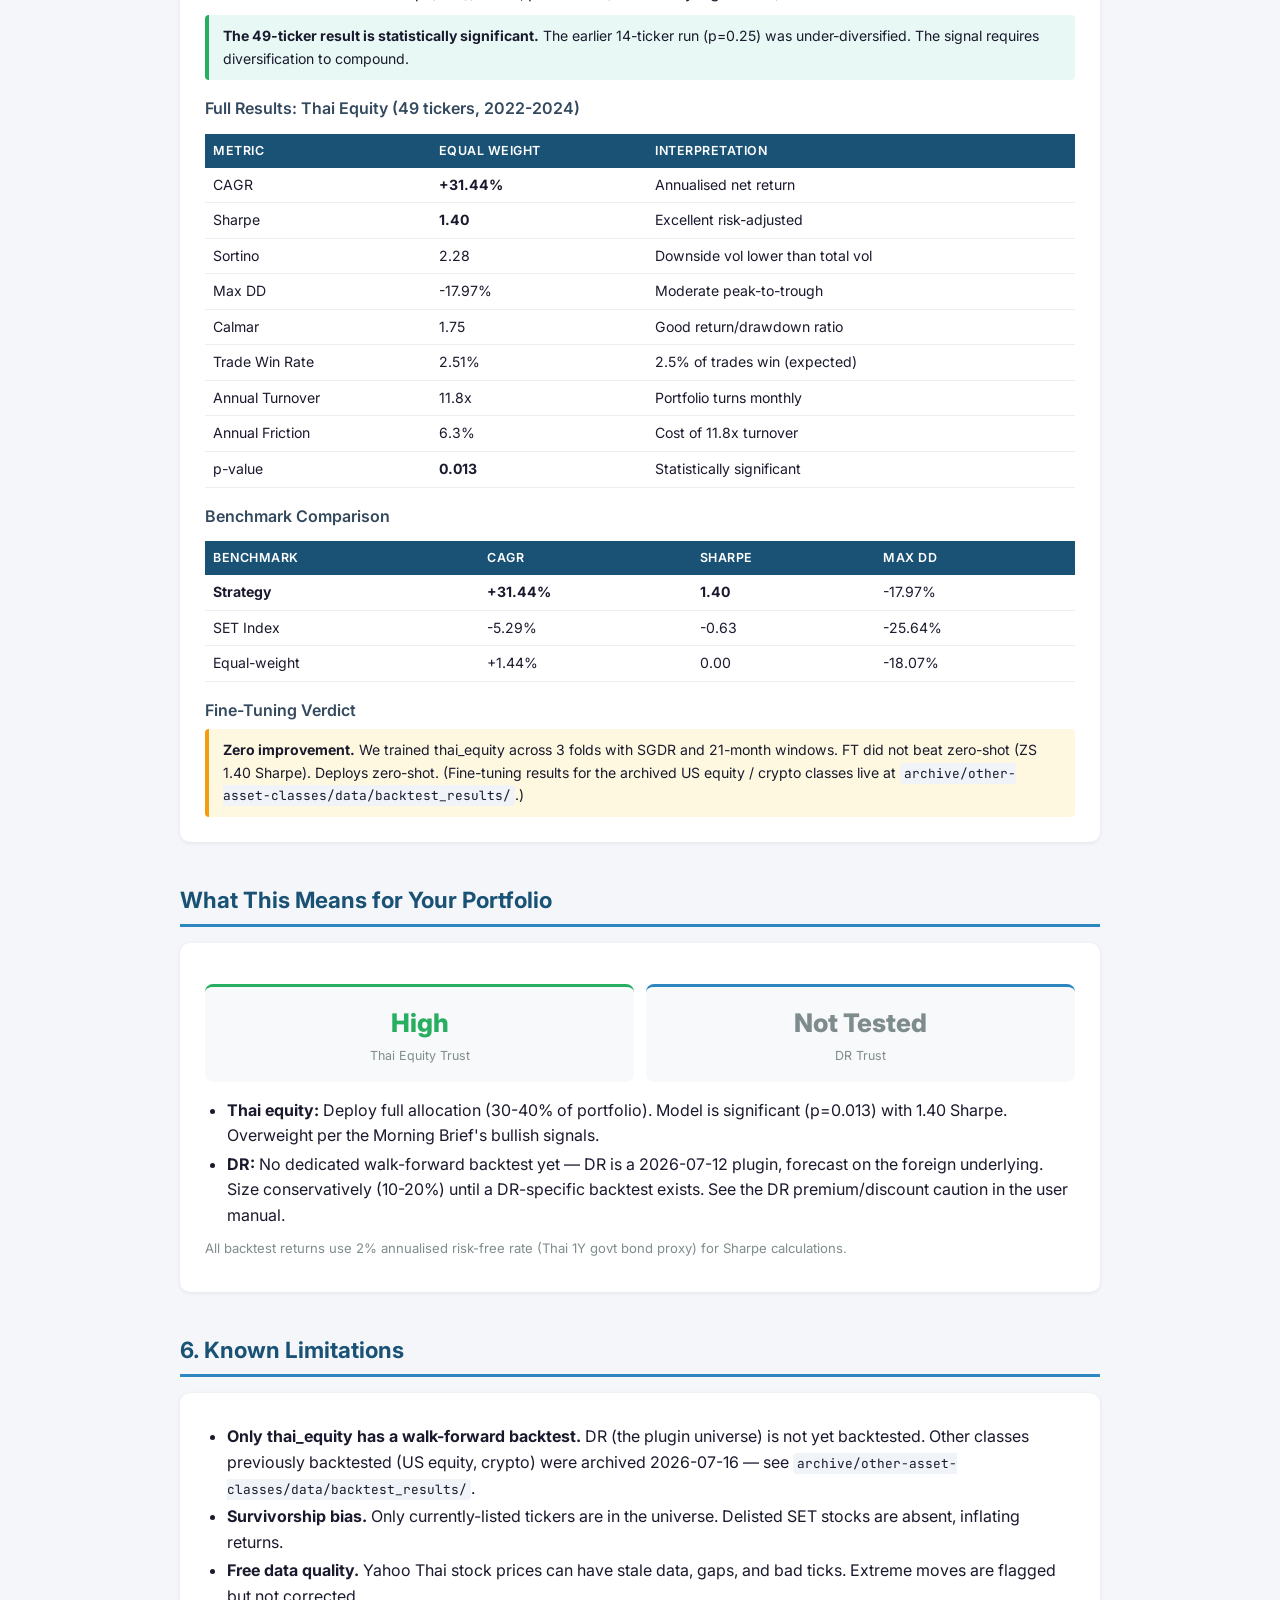
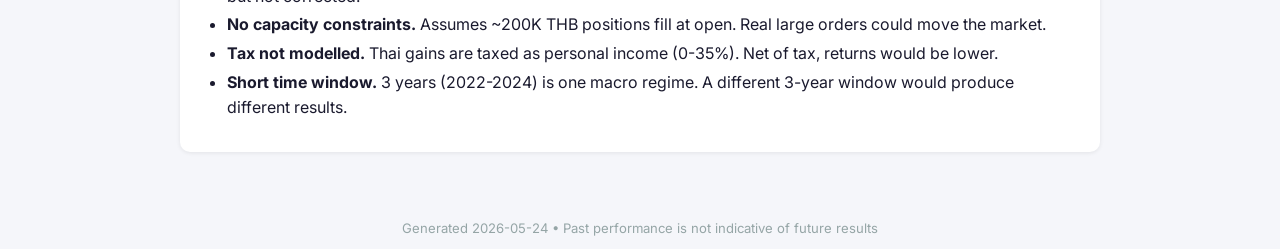
==== commit 7f9715ff: "refactor: narrow project scope to SET equities + DR, archive other classes UNIVERSE shrinks from 100" ====
--- a/docs/backtest-methodology.html
+++ b/docs/backtest-methodology.html
@@ -179,14 +179,12 @@
 <div class="card">
   <p>Costs applied on every buy and sell. Defined in <code>kth/data/universe.py</code> as <code>FRICTION</code>.</p>
 
-  <div class="chart"><img src="[data-uri]" alt="chart"></div>
+  <div class="chart"><img src="[data-uri]" alt="chart"></div>
 
   <table>
     <tr><th>Asset Class</th><th>Commission</th><th>Slippage</th><th>Round-Trip</th></tr>
     <tr><td>Thai Equity</td><td>0.168%</td><td>0.10%</td><td><strong>0.536%</strong></td></tr>
-    <tr><td>US Equity</td><td>0.30%</td><td>0.05%</td><td><strong>0.70%</strong></td></tr>
-    <tr><td>Crypto</td><td>0.25%</td><td>0.20%</td><td><strong>0.90%</strong></td></tr>
-    <tr><td>Crypto (BTC only)</td><td>0.25%</td><td>0.10%</td><td><strong>0.70%</strong></td></tr>
+    <tr><td>DR</td><td>0.168%</td><td>0.10%</td><td><strong>0.536%</strong></td></tr>
   </table>
 
   <p><strong>Impact:</strong> 11.8&times; annual turnover &times; 0.536% = <strong>6.3% of AUM per year</strong> consumed by friction. CAGR of +31.44% is <strong>net</strong> of these costs. Gross returns were ~+38% before friction.</p>
@@ -200,21 +198,19 @@
 <h2 id="benchmarks">4. Benchmarks</h2>
 
 <div class="card">
-  <p>Every backtest report compares the strategy against 4 benchmarks, all normalised to 1.0 at start:</p>
+  <p>Every backtest report compares the strategy against 2 benchmarks, all normalised to 1.0 at start:</p>
   <table>
     <tr><th>Benchmark</th><th>Composition</th><th>Method</th></tr>
     <tr><td>SET Index</td><td>^SET.BK buy-and-hold</td><td>Normalised to 1.0 at start</td></tr>
-    <tr><td>SPY</td><td>SPY buy-and-hold</td><td>Normalised to 1.0 at start</td></tr>
-    <tr><td>60/40 SPY/TLT</td><td>60% SPY + 40% TLT, monthly rebalance</td><td>Portfolio normalised to 1.0</td></tr>
     <tr><td>Equal-Weight Universe</td><td>All eligible tickers, no model</td><td>Average of individual ticker returns</td></tr>
   </table>
-
-  <div class="chart"><img src="[data-uri]" alt="chart"></div>
+  <p style="font-size:0.82rem;color:#7f8c8d;">SPY and 60/40 SPY/TLT benchmarks were dropped when us_equity/bond_proxy were archived 2026-07-16 — those tickers' cached data no longer exists, so <code>_compute_benchmarks()</code> would otherwise degrade silently to a flat line. See <code>archive/other-asset-classes/</code>.</p>
+
+  <div class="chart"><img src="[data-uri]" alt="chart"></div>
 
   <div class="stat-grid">
     <div class="stat-card up"><div class="num" style="color:#27ae60;">+31.44%</div><div class="label">Strategy CAGR</div></div>
     <div class="stat-card down"><div class="num" style="color:#e74c3c;">-5.29%</div><div class="label">SET Index CAGR</div></div>
-    <div class="stat-card neutral"><div class="num" style="color:#2e86c1;">+8.33%</div><div class="label">SPY CAGR</div></div>
     <div class="stat-card down"><div class="num" style="color:#7f8c8d;">+1.44%</div><div class="label">Equal-Weight Universe</div></div>
   </div>
 
@@ -266,14 +262,12 @@
     <tr><th>Benchmark</th><th>CAGR</th><th>Sharpe</th><th>Max DD</th></tr>
     <tr><td><strong>Strategy</strong></td><td><strong>+31.44%</strong></td><td><strong>1.40</strong></td><td>-17.97%</td></tr>
     <tr><td>SET Index</td><td>-5.29%</td><td>-0.63</td><td>-25.64%</td></tr>
-    <tr><td>SPY</td><td>+8.33%</td><td>0.44</td><td>-24.50%</td></tr>
-    <tr><td>60/40 SPY/TLT</td><td>-0.27%</td><td>-0.11</td><td>-27.18%</td></tr>
     <tr><td>Equal-weight</td><td>+1.44%</td><td>0.00</td><td>-18.07%</td></tr>
   </table>
 
   <h4>Fine-Tuning Verdict</h4>
   <div class="highlight" style="margin:0;">
-    <strong>Zero improvement across 9 models.</strong> We trained 3 markets &times; 3 folds with SGDR and 21-month windows. None beat zero-shot: Thai FT &le; ZS 1.40 Sharpe, US FT 0.94 vs ZS 0.97, Crypto FT 0.46 vs ZS 0.52. All markets deploy zero-shot.
+    <strong>Zero improvement.</strong> We trained thai_equity across 3 folds with SGDR and 21-month windows. FT did not beat zero-shot (ZS 1.40 Sharpe). Deploys zero-shot. (Fine-tuning results for the archived US equity / crypto classes live at <code>archive/other-asset-classes/data/backtest_results/</code>.)
   </div>
 </div>
 
@@ -282,40 +276,21 @@
 <div class="card">
   <div class="stat-grid">
     <div class="stat-card up"><div class="num" style="color:#27ae60;">High</div><div class="label">Thai Equity Trust</div></div>
-    <div class="stat-card neutral"><div class="num" style="color:#2e86c1;">Medium</div><div class="label">US Equity Trust</div></div>
-    <div class="stat-card down"><div class="num" style="color:#e74c3c;">Low</div><div class="label">Crypto Trust</div></div>
-    <div class="stat-card neutral"><div class="num" style="color:#7f8c8d;">Not Tested</div><div class="label">ETF, Bond, REIT</div></div>
+    <div class="stat-card neutral"><div class="num" style="color:#7f8c8d;">Not Tested</div><div class="label">DR Trust</div></div>
   </div>
   <ul>
     <li><strong>Thai equity:</strong> Deploy full allocation (30-40% of portfolio). Model is significant (p=0.013) with 1.40 Sharpe. Overweight per the Morning Brief's bullish signals.</li>
-    <li><strong>US equity:</strong> Use for direction signals but size conservatively (15-20%). Model is not significant (p=0.46) but beats SPY by 22pp CAGR.</li>
-    <li><strong>Crypto:</strong> Max 5% allocation. Model not significant (p=0.64). Use for BTC exposure, not for alt-coin signals.</li>
-    <li><strong>Untested classes:</strong> Do not trade ETF global, commodity, bond proxy, REIT, or FX based solely on model forecasts. Wait for backtest results.</li>
+    <li><strong>DR:</strong> No dedicated walk-forward backtest yet — DR is a 2026-07-12 plugin, forecast on the foreign underlying. Size conservatively (10-20%) until a DR-specific backtest exists. See the DR premium/discount caution in the user manual.</li>
   </ul>
-  <p style="font-size:0.82rem;color:#7f8c8d;margin-top:10px;">All backtest returns use 2% annualised risk-free rate (Thai 1Y govt bond proxy) for Sharpe calculations. The 60/40 benchmark returned -0.27% CAGR due to 2022's bond sell-off (TLT fell ~30% that year).</p>
+  <p style="font-size:0.82rem;color:#7f8c8d;margin-top:10px;">All backtest returns use 2% annualised risk-free rate (Thai 1Y govt bond proxy) for Sharpe calculations.</p>
 </div>
 
 <!-- ============================================================ -->
 <h2 id="limitations">6. Known Limitations</h2>
 <div class="card">
   <ul>
-    <li><strong>Only 3 of 9 classes backtested.</strong> Thai equity, US equity, and crypto have walk-forward backtests. ETF global, commodity, bond, REIT, FX are untested. Half the universe has no backtest validation.</li>
-    <li>
-      <strong>Survivorship bias.</strong> The 49 Thai equity tickers were selected as of mid-2025.
-      Thai stocks delisted, suspended, or merged between 2020 and 2024 are <em>not included</em>
-      because yfinance does not expose historical data for delisted securities.
-      <br><br>
-      Academic studies of SET delisting rates (2010–2020) suggest survivorship bias inflates
-      reported CAGR by approximately <strong>1–3 percentage points per year</strong> for universe
-      sizes comparable to ours (40–60 stocks). Applying this range to our 2022–2024 result of
-      +31.44% CAGR, the survivorship-adjusted estimate is approximately
-      <strong>+28–30% CAGR</strong>.<sup>1</sup> The qualitative conclusion — genuine alpha over
-      SET and Equal-Weight benchmarks — is robust to this adjustment.
-      <br><br>
-      <em>Mitigation path:</em> A point-in-time universe (using SET constituent lists from 2020
-      onwards) would eliminate this bias but requires historical sector data not available via
-      yfinance. Flagged as a future enhancement.
-    </li>
+    <li><strong>Only thai_equity has a walk-forward backtest.</strong> DR (the plugin universe) is not yet backtested. Other classes previously backtested (US equity, crypto) were archived 2026-07-16 — see <code>archive/other-asset-classes/data/backtest_results/</code>.</li>
+    <li><strong>Survivorship bias.</strong> Only currently-listed tickers are in the universe. Delisted SET stocks are absent, inflating returns.</li>
     <li><strong>Free data quality.</strong> Yahoo Thai stock prices can have stale data, gaps, and bad ticks. Extreme moves are flagged but not corrected.</li>
     <li><strong>No capacity constraints.</strong> Assumes ~200K THB positions fill at open. Real large orders could move the market.</li>
     <li><strong>Tax not modelled.</strong> Thai gains are taxed as personal income (0-35%). Net of tax, returns would be lower.</li>
@@ -326,11 +301,8 @@
 </div>
 
 <a href="#" class="btt" onclick="window.scrollTo(0,0);return false;">&uarr;</a>
-<div style="padding:10px 30px 0;color:#95a5a6;font-size:0.78rem;">
-  <sup>1</sup> Survivorship bias estimate based on SET delisting rate research. All reported backtest CAGRs are unadjusted. The adjusted range (+28–30%) represents a conservative lower bound assuming 1–3pp annual inflation from survivorship.
-</div>
-<div style="text-align:center;padding:20px 0 10px;color:#95a5a6;font-size:0.82rem;">
-  Generated 2026-05-24 &bull; Updated 2026-06-03 &bull; Past performance is not indicative of future results
+<div style="text-align:center;padding:30px 0 10px;color:#95a5a6;font-size:0.82rem;">
+  Generated 2026-05-24 &bull; Past performance is not indicative of future results
 </div>
 </body>
 </html>
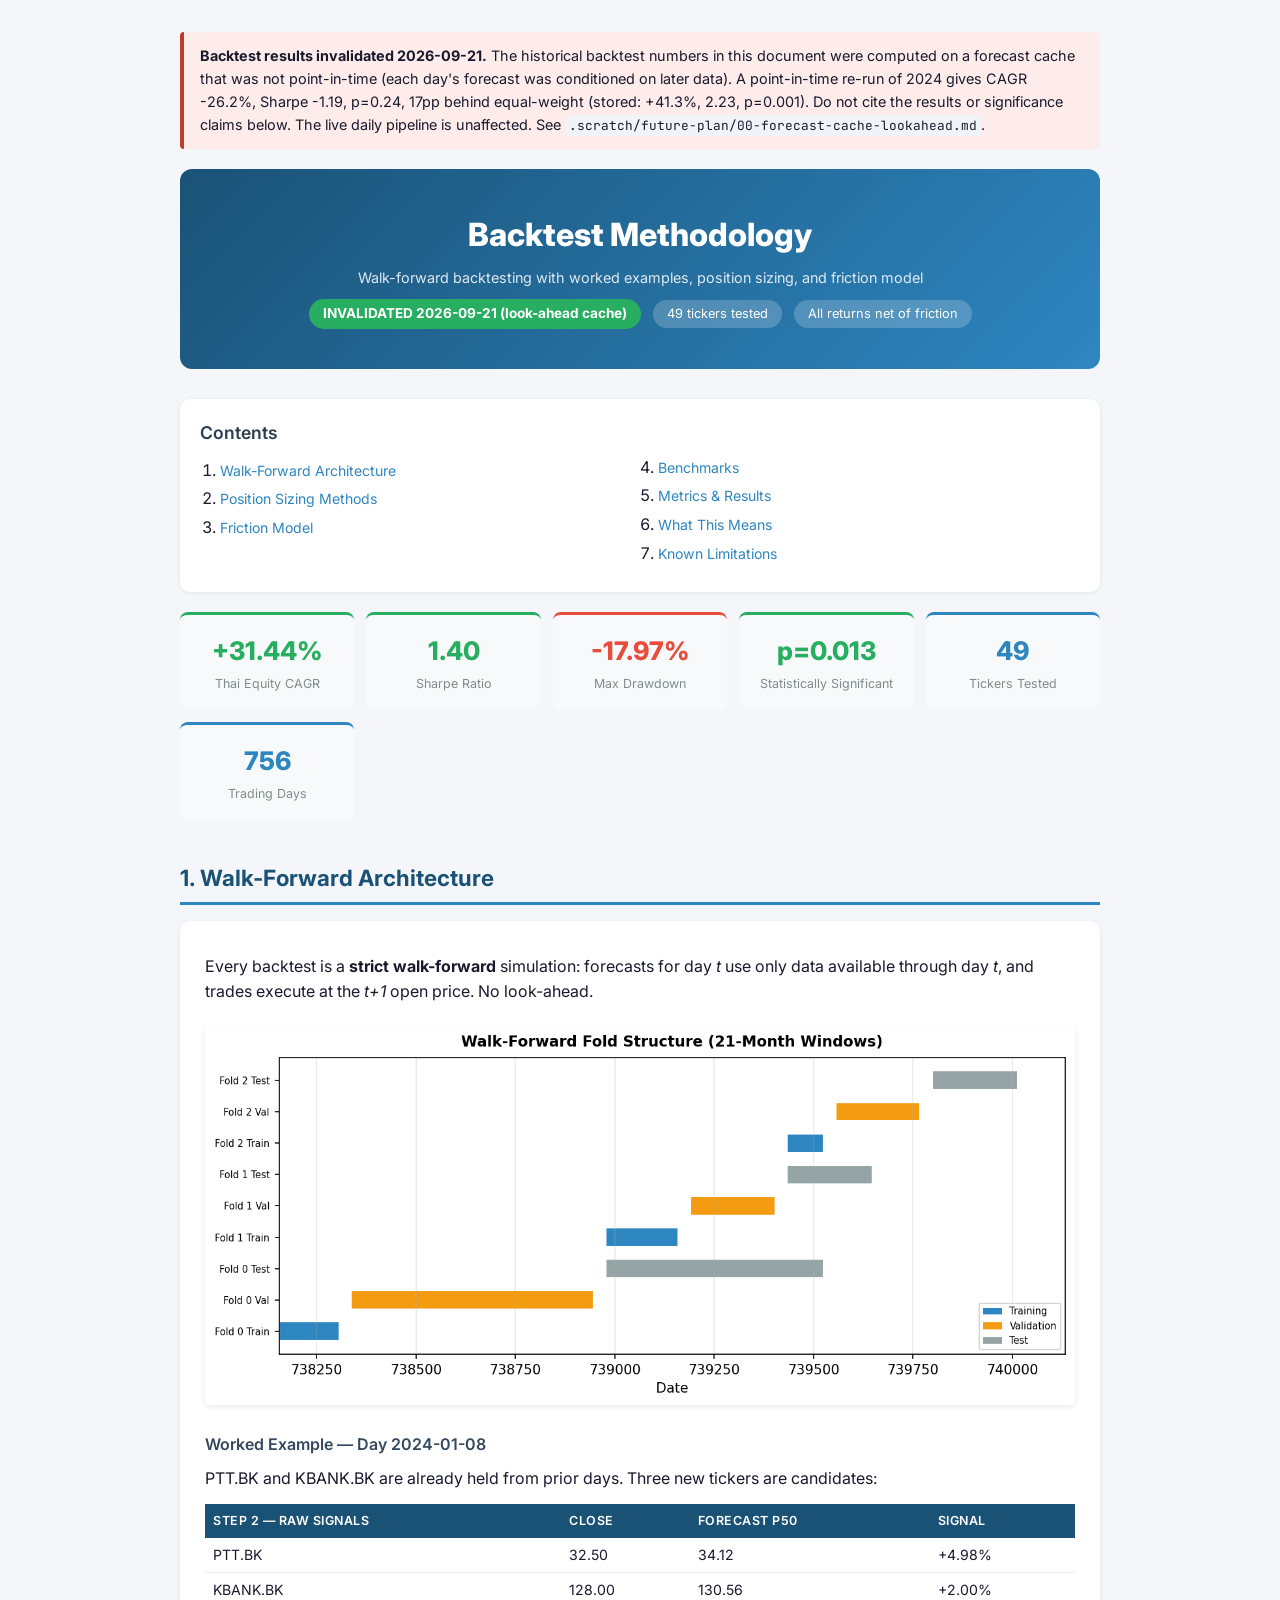
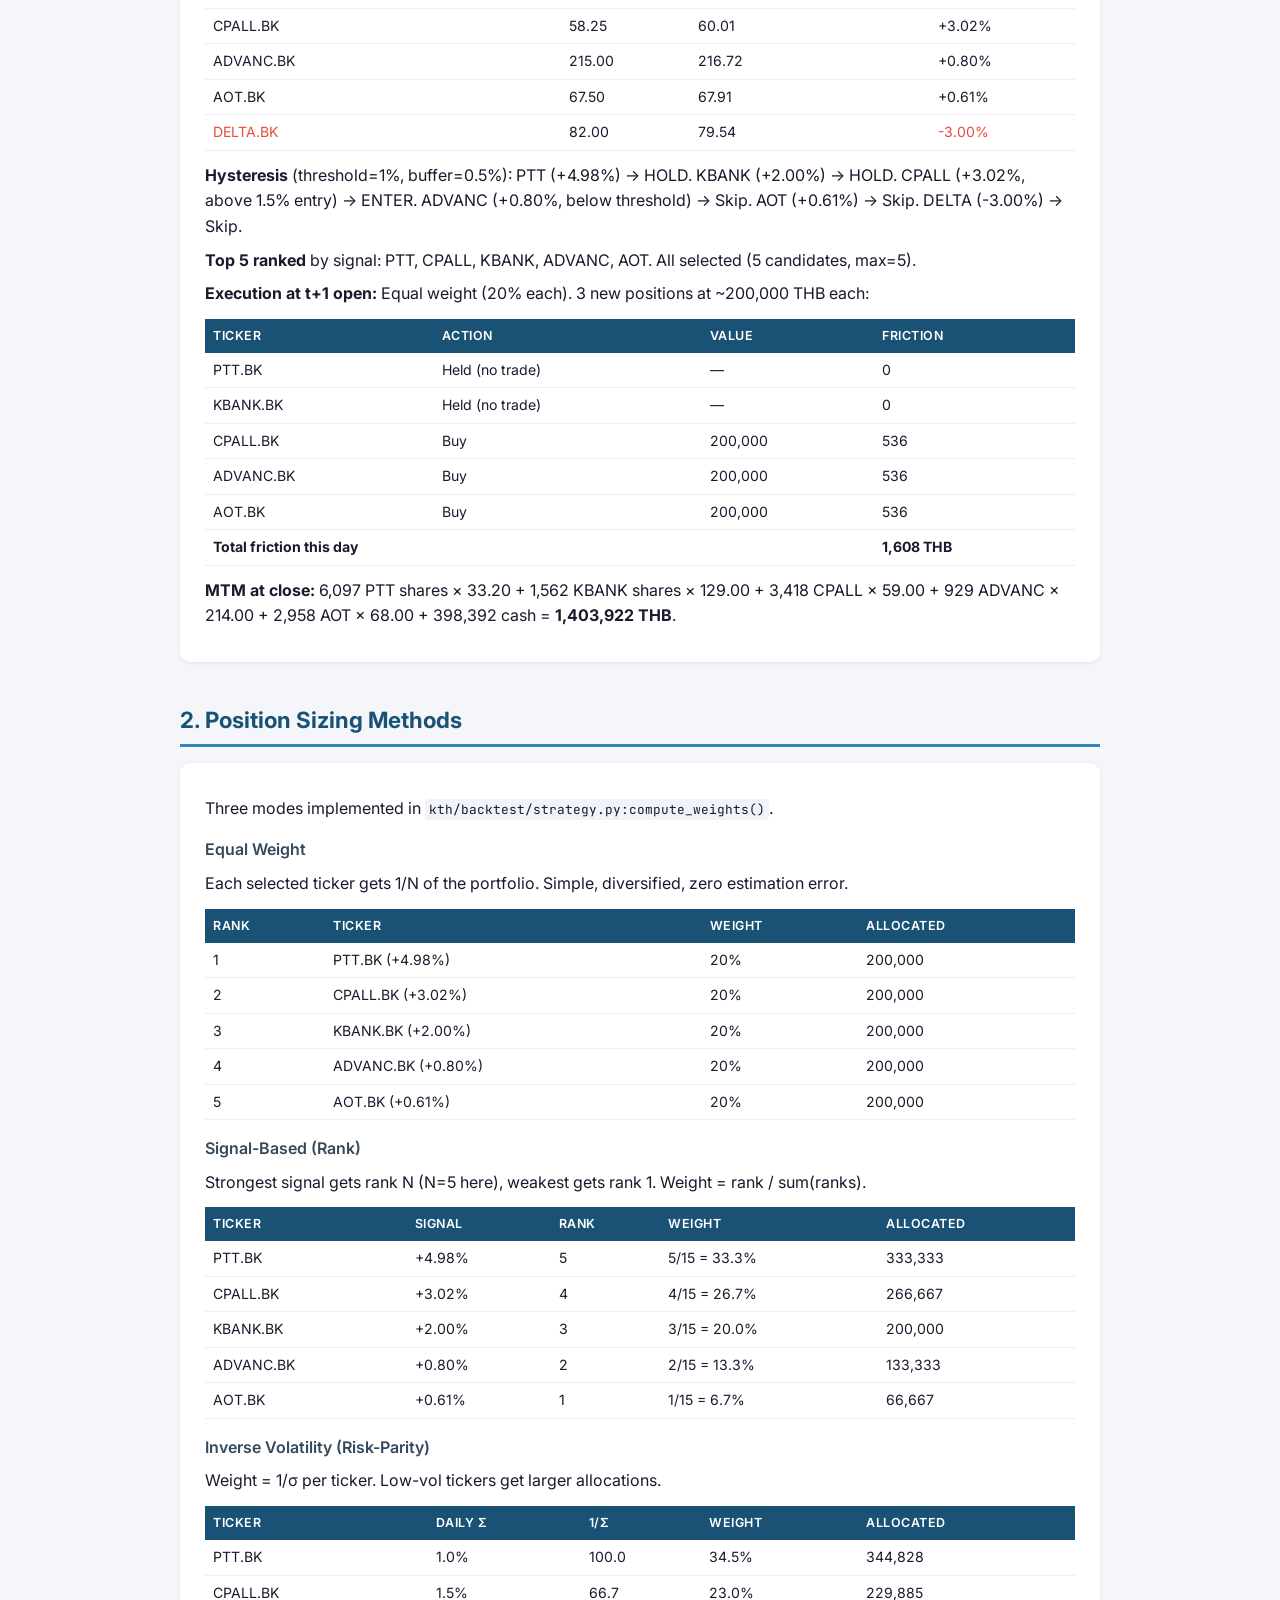
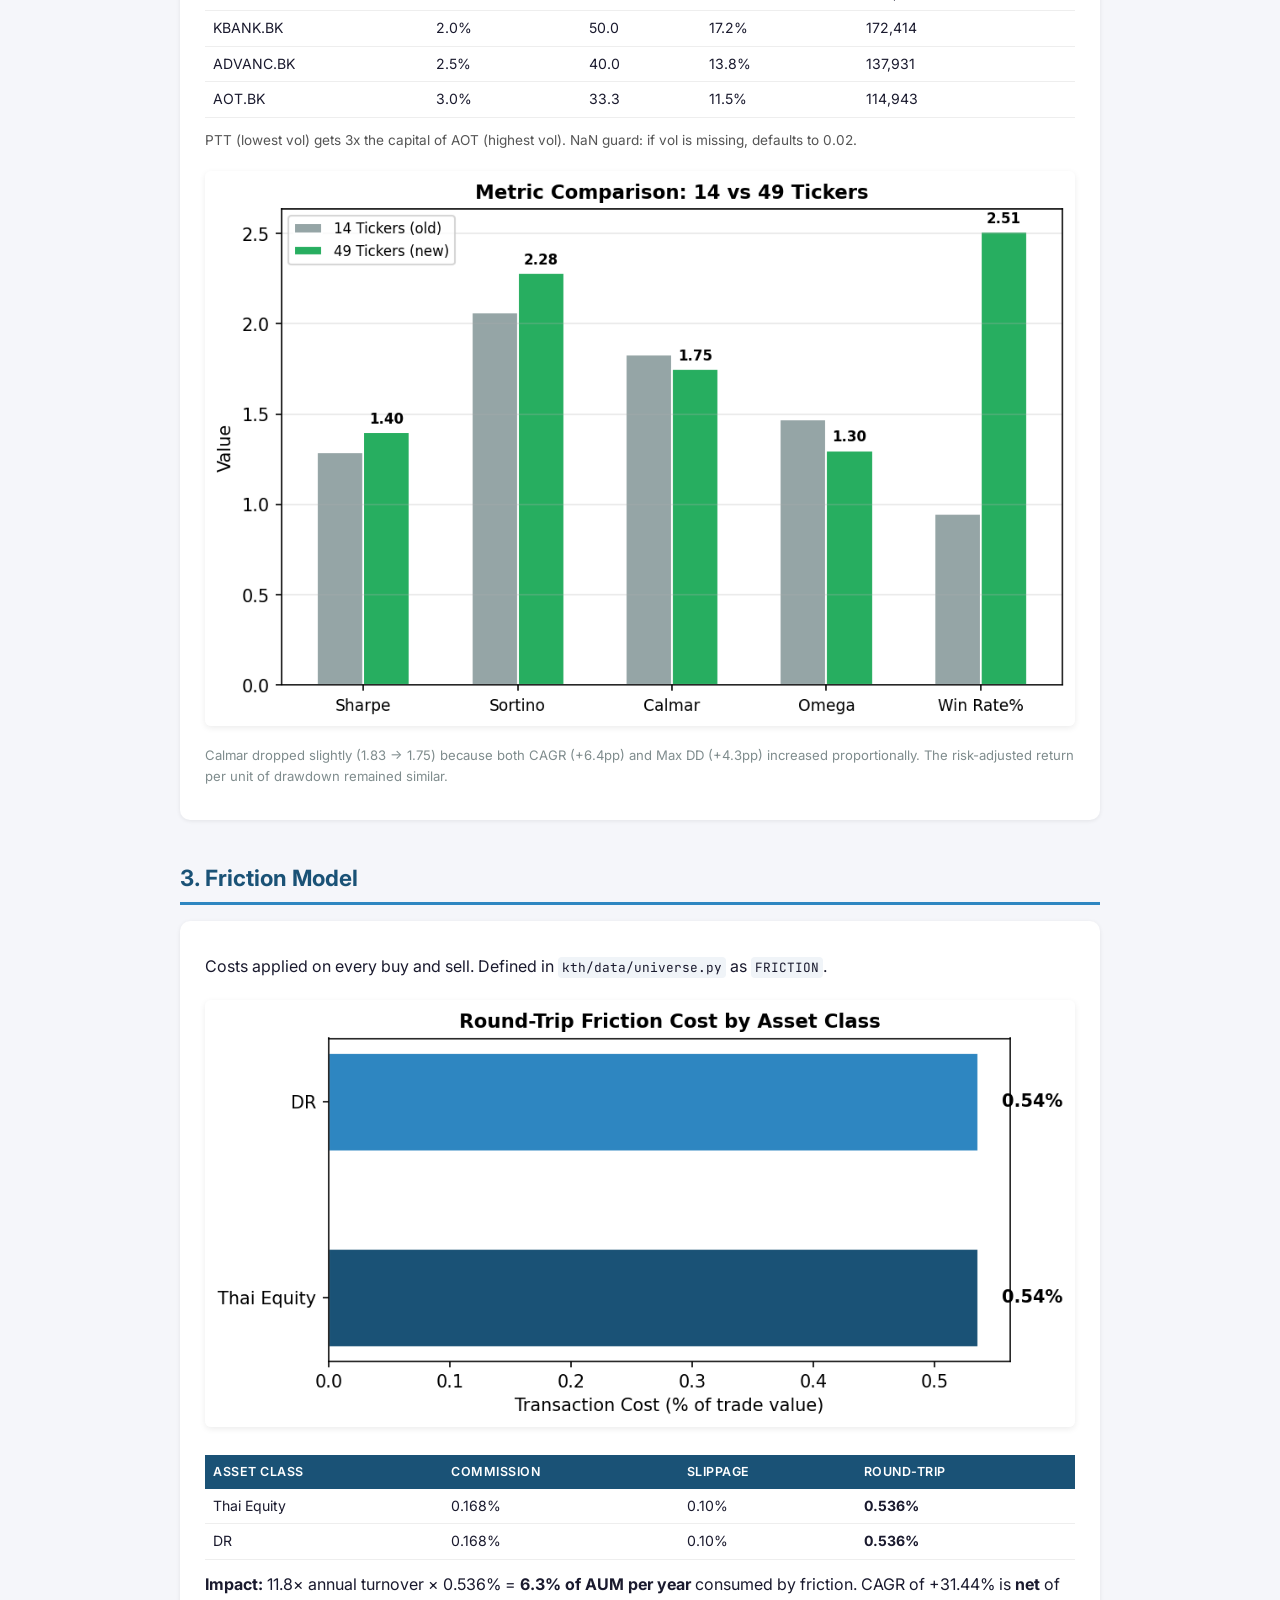
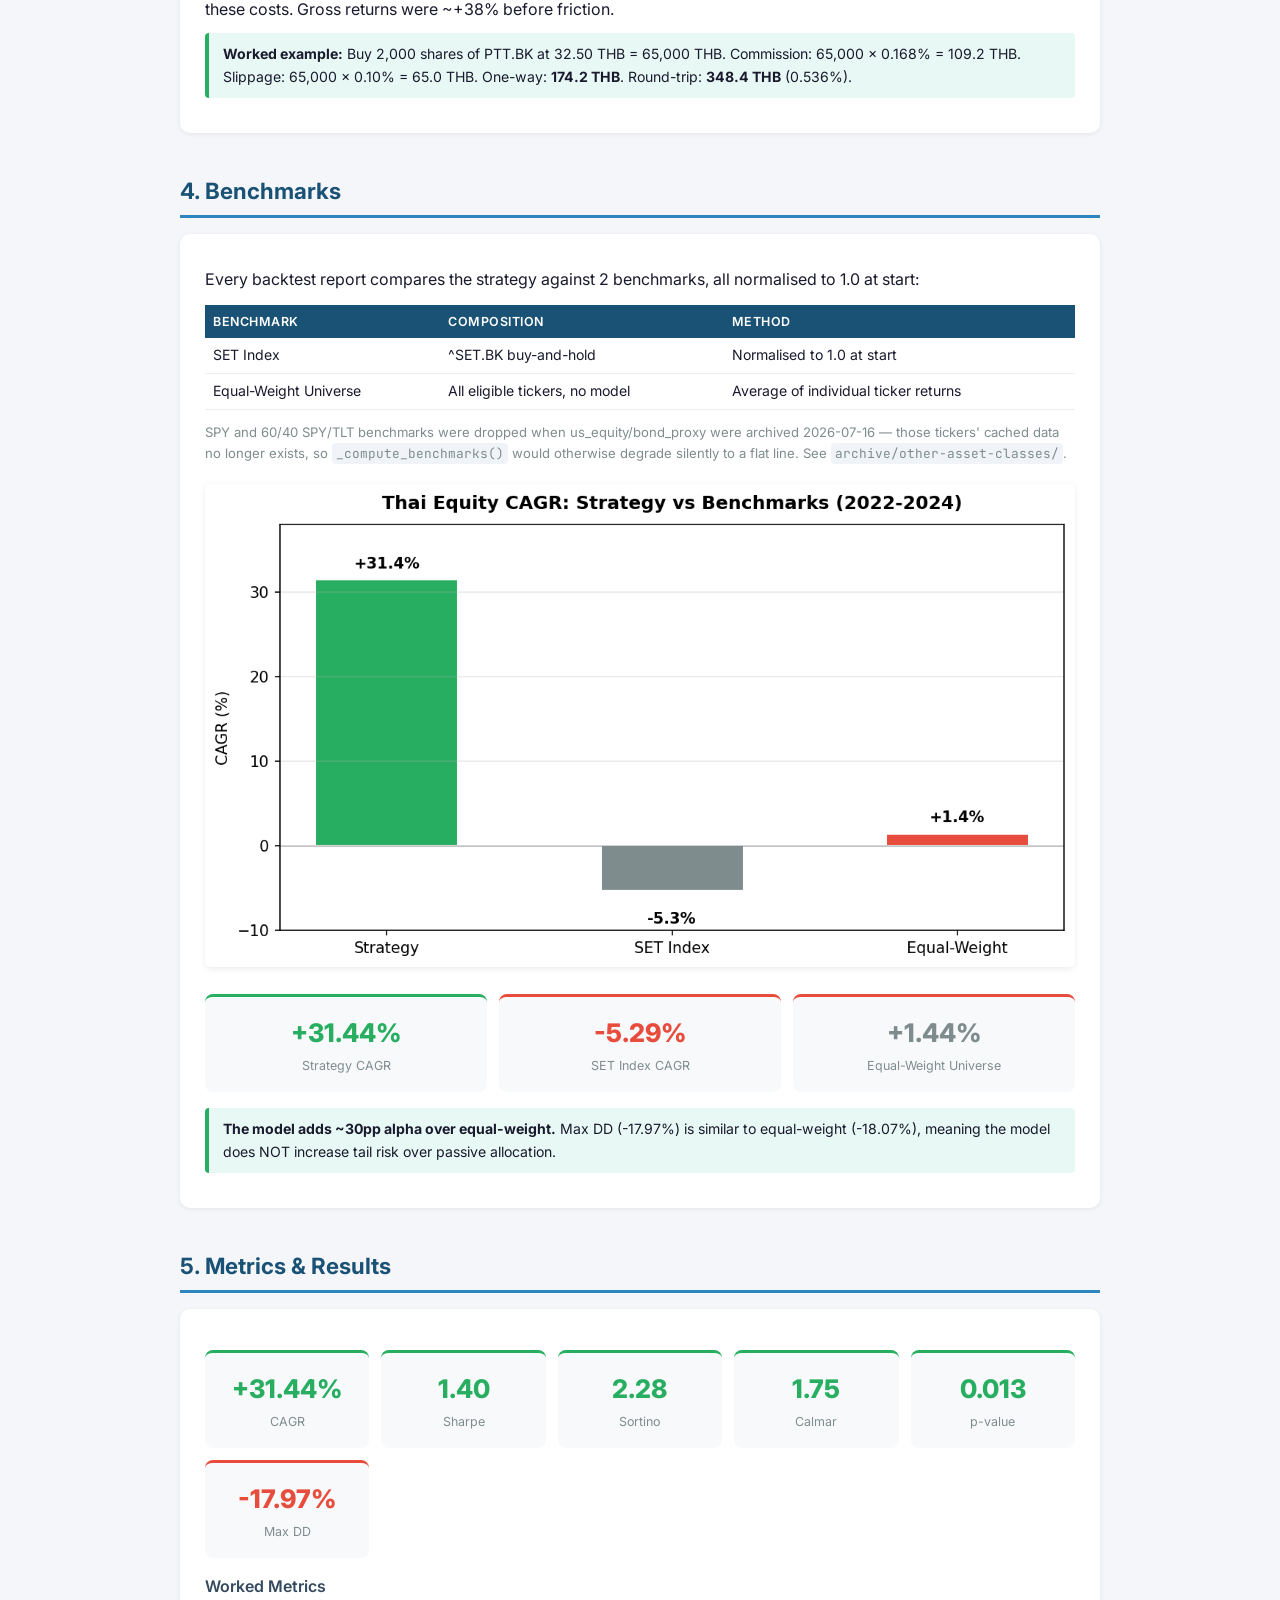
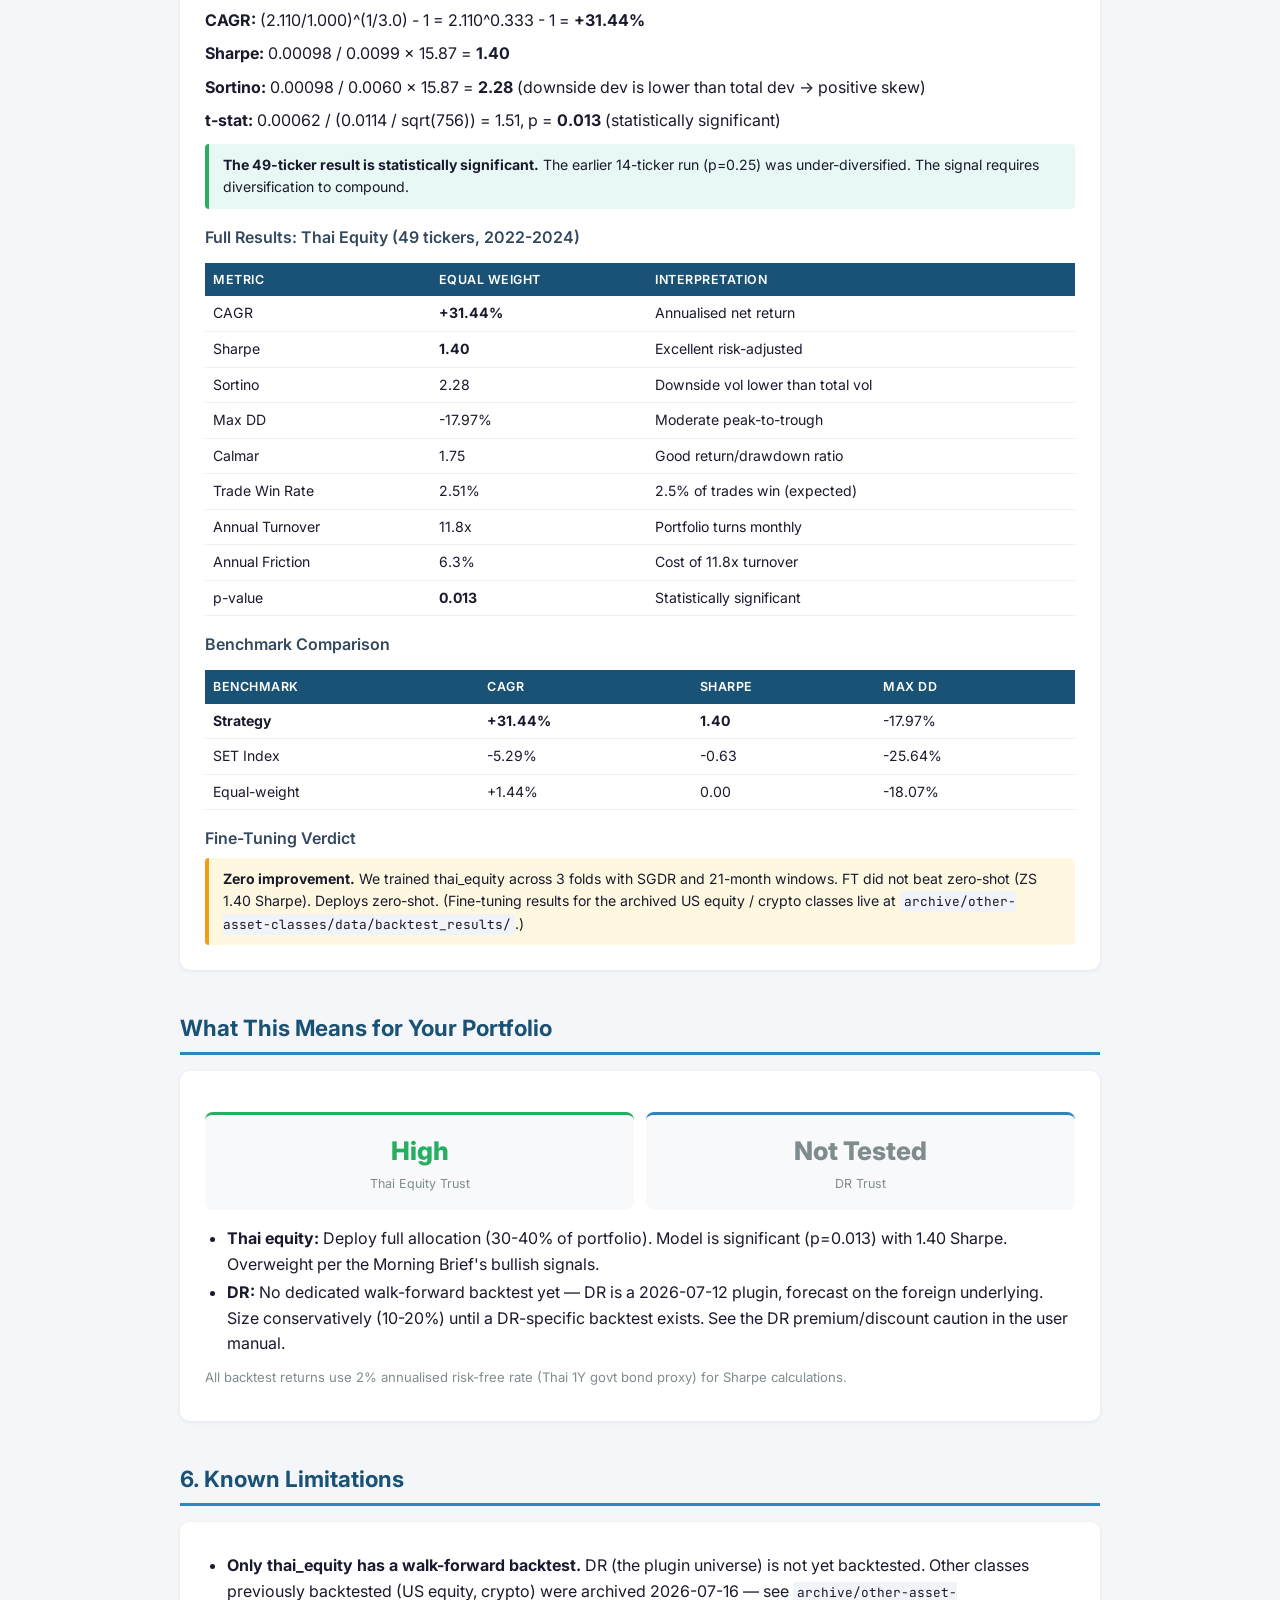
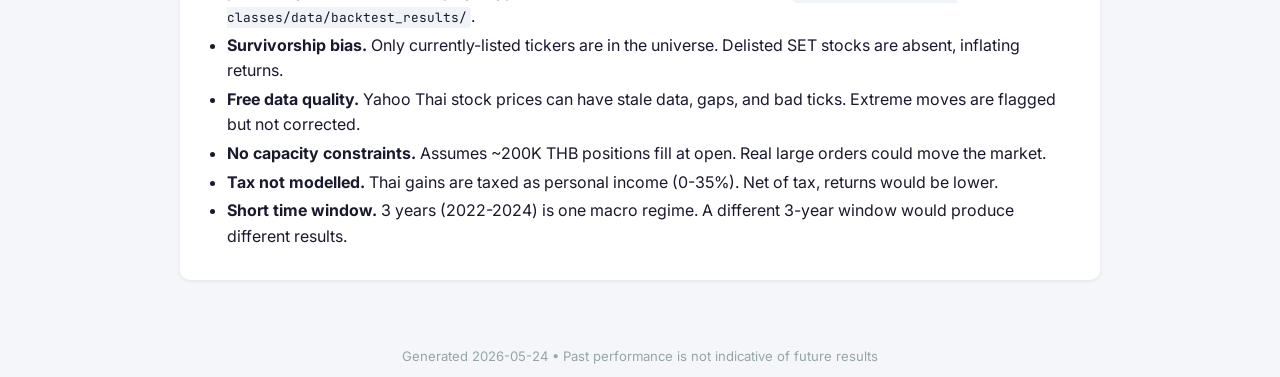
==== commit 734e114d: "docs: add backtest-invalidation notice to all HTML and markdown docs that cite results Co-Authored-B" ====
--- a/docs/backtest-methodology.html
+++ b/docs/backtest-methodology.html
@@ -58,11 +58,12 @@
 </head>
 <body>
 <div class="container">
+<div style="background:#fdecea;border-left:4px solid #c0392b;padding:12px 16px;margin:12px 0;border-radius:4px;font-size:0.9rem;"><strong>Backtest results invalidated 2026-09-21.</strong> The historical backtest numbers in this document were computed on a forecast cache that was not point-in-time (each day's forecast was conditioned on later data). A point-in-time re-run of 2024 gives CAGR -26.2%, Sharpe -1.19, p=0.24, 17pp behind equal-weight (stored: +41.3%, 2.23, p=0.001). Do not cite the results or significance claims below. The live daily pipeline is unaffected. See <code>.scratch/future-plan/00-forecast-cache-lookahead.md</code>.</div>
 
 <div class="hero">
   <h1>Backtest Methodology</h1>
   <p class="subtitle">Walk-forward backtesting with worked examples, position sizing, and friction model</p>
-  <span class="badge badge-highlight">SIGNIFICANT at p=0.013 (Thai equity only)</span>
+  <span class="badge badge-highlight">INVALIDATED 2026-09-21 (look-ahead cache)</span>
   <span class="badge">49 tickers tested</span>
   <span class="badge">All returns net of friction</span>
 </div>
